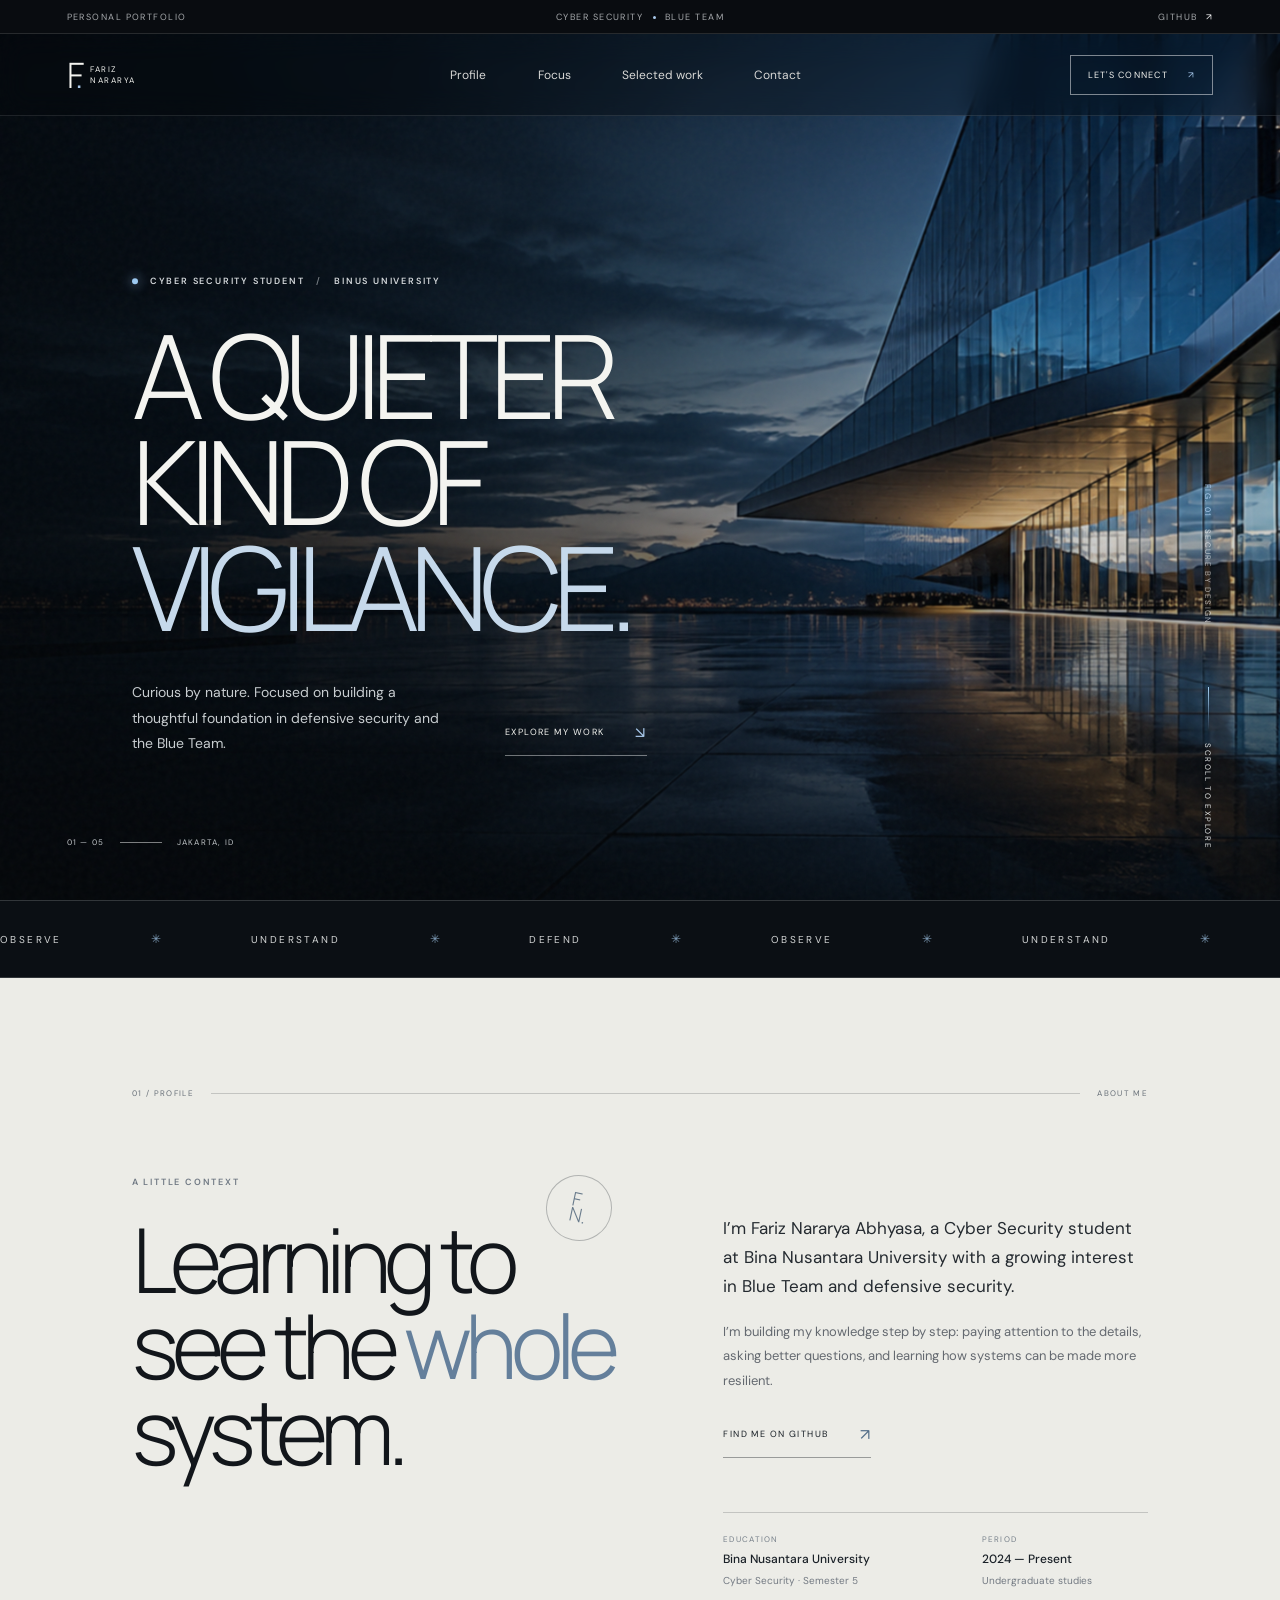
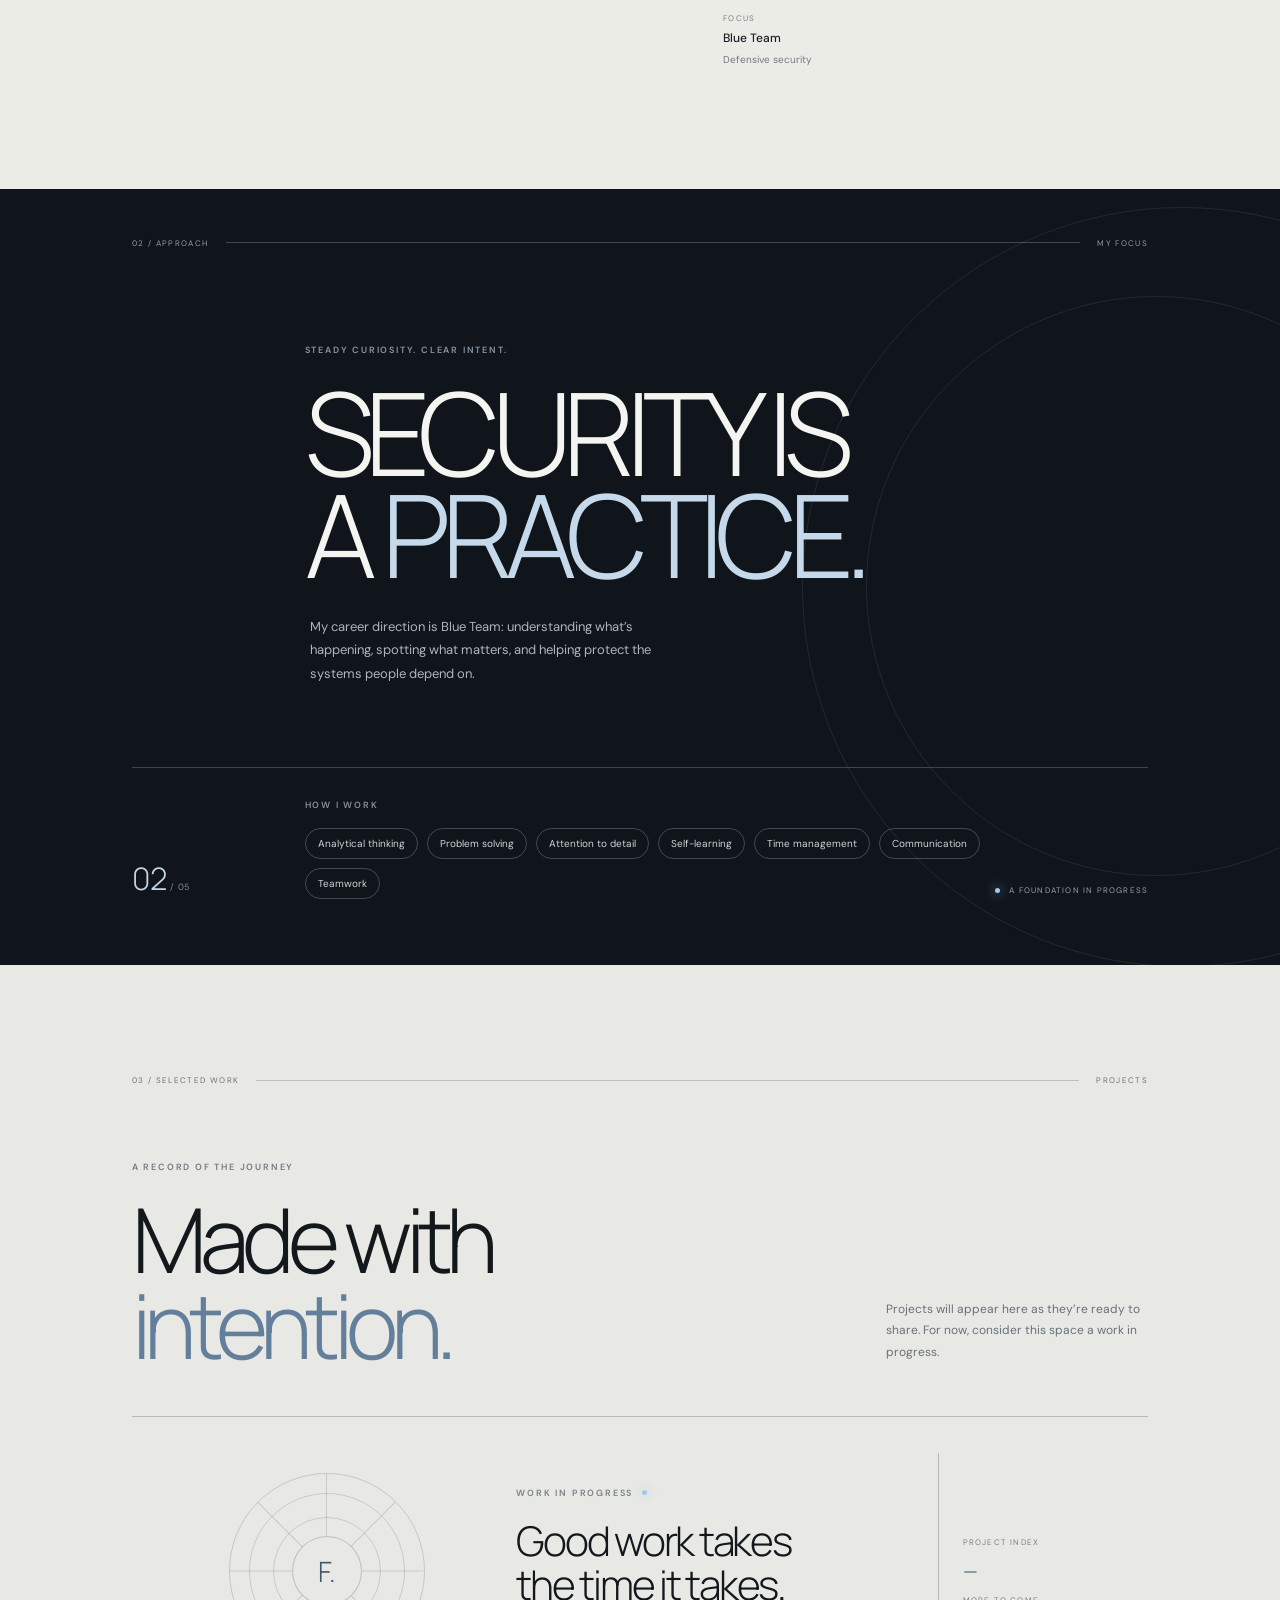
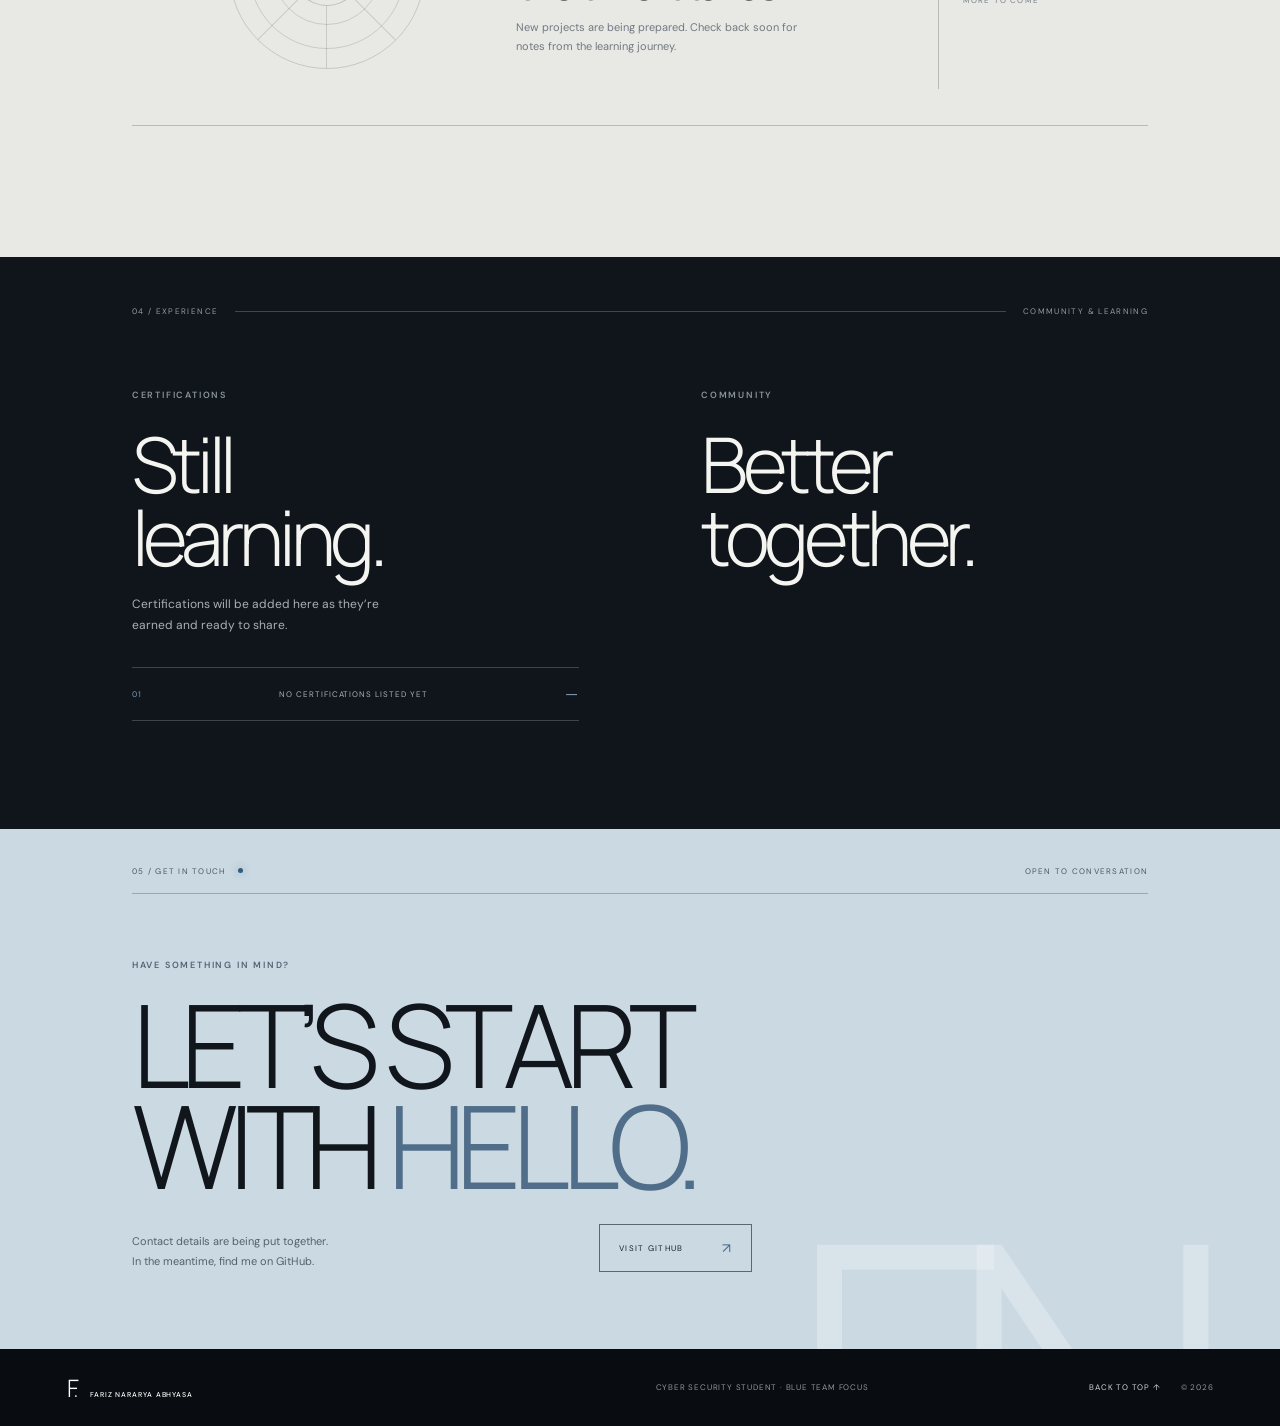
==== index.html @ 7890ede8 "Build portfolio with PostgreSQL CMS" ====
<!doctype html>
<html lang="en">
  <head>
    <meta charset="UTF-8" />
    <meta name="viewport" content="width=device-width, initial-scale=1" />
    <meta name="theme-color" content="#080b0f" />
    <meta name="description" content="Fariz Nararya Abhyasa — Cyber Security student at Bina Nusantara University, focused on Blue Team." />
    <title>Fariz Nararya Abhyasa — Cyber Security</title>
    <link rel="preconnect" href="https://fonts.googleapis.com" />
    <link rel="preconnect" href="https://fonts.gstatic.com" crossorigin />
    <link href="https://fonts.googleapis.com/css2?family=DM+Sans:wght@400;500;600;700&family=Manrope:wght@300;400;500;600;700&display=swap" rel="stylesheet" />
    <link rel="stylesheet" href="styles.css" />
    <link rel="stylesheet" href="extra.css" />
    <script src="script.js" defer></script>
  </head>
  <body>
    <div class="announcement-bar">
      <span>PERSONAL PORTFOLIO</span>
      <span class="announcement-center">CYBER SECURITY <i></i> BLUE TEAM</span>
      <a href="https://github.com/farizN0407" target="_blank" rel="noreferrer">GITHUB <span aria-hidden="true">↗</span></a>
    </div>
    <header class="site-header" id="top">
      <a class="wordmark" href="#top" aria-label="Fariz Nararya Abhyasa home"><span class="brand-mark">F<span>.</span></span><span class="brand-name">FARIZ<br />NARARYA</span></a>
      <button class="menu-toggle" type="button" aria-label="Open navigation" aria-expanded="false"><span></span><span></span></button>
      <nav class="primary-nav" aria-label="Main navigation">
        <a href="#about">Profile</a><a href="#focus">Focus</a><a href="#work">Selected work</a><a href="#contact">Contact</a>
      </nav>
      <a class="nav-cta" href="#contact">LET'S CONNECT <span aria-hidden="true">↗</span></a>
    </header>

    <main>
      <section class="hero" aria-labelledby="hero-title">
        <div class="hero-image" role="img" aria-label="Glass architecture at blue hour"></div>
        <div class="hero-grain"></div>
        <div class="hero-content">
          <p class="eyebrow hero-eyebrow"><span class="status-dot"></span> CYBER SECURITY STUDENT <span class="eyebrow-divider">/</span> BINUS UNIVERSITY</p>
          <h1 id="hero-title">A quieter<br />kind of <em>vigilance.</em></h1>
          <div class="hero-bottom">
            <p class="hero-copy">Curious by nature. Focused on building a thoughtful foundation in defensive security and the Blue Team.</p>
            <a class="text-link hero-link" href="#work">EXPLORE MY WORK <span aria-hidden="true">↘</span></a>
          </div>
        </div>
        <div class="hero-index"><span>01 — 05</span><span class="index-rule"></span><span>JAKARTA, ID</span></div>
        <a class="scroll-cue" href="#about" aria-label="Scroll to profile"><span></span>SCROLL TO EXPLORE</a>
        <div class="hero-caption"><span>FIG. 01</span> SECURE BY DESIGN</div>
      </section>

      <div class="ticker" aria-label="Area of focus"><div class="ticker-track"><span>OBSERVE</span><b>✳</b><span>UNDERSTAND</span><b>✳</b><span>DEFEND</span><b>✳</b><span>OBSERVE</span><b>✳</b><span>UNDERSTAND</span><b>✳</b><span>DEFEND</span><b>✳</b></div></div>

      <section class="section about-section" id="about">
        <div class="section-label"><span>01 / PROFILE</span><span class="label-line"></span><span>ABOUT ME</span></div>
        <div class="about-grid">
          <div class="about-title-wrap"><p class="eyebrow">A LITTLE CONTEXT</p><h2>Learning to<br />see the <em>whole</em><br />system.</h2><span class="outline-stamp">F<br />N.</span></div>
          <div class="about-copy"><p class="lead">I’m Fariz Nararya Abhyasa, a Cyber Security student at Bina Nusantara University with a growing interest in Blue Team and defensive security.</p><p>I’m building my knowledge step by step: paying attention to the details, asking better questions, and learning how systems can be made more resilient.</p><a class="text-link dark-link" href="https://github.com/farizN0407" target="_blank" rel="noreferrer">FIND ME ON GITHUB <span aria-hidden="true">↗</span></a>
            <div class="profile-facts"><div><span>EDUCATION</span><strong>Bina Nusantara University</strong><small>Cyber Security · Semester 5</small></div><div><span>PERIOD</span><strong>2024 — Present</strong><small>Undergraduate studies</small></div><div><span>FOCUS</span><strong>Blue Team</strong><small>Defensive security</small></div></div>
          </div>
        </div>
      </section>

      <section class="focus-section" id="focus">
        <div class="focus-orbit orbit-one"></div><div class="focus-orbit orbit-two"></div>
        <div class="section-label section-label-light"><span>02 / APPROACH</span><span class="label-line"></span><span>MY FOCUS</span></div>
        <div class="focus-heading"><p class="eyebrow">STEADY CURIOSITY. CLEAR INTENT.</p><h2>Security is<br />a <em>practice.</em></h2><p class="focus-intro">My career direction is Blue Team: understanding what’s happening, spotting what matters, and helping protect the systems people depend on.</p></div>
        <div class="focus-bottom"><div class="focus-number">02<span> / 05</span></div><div class="strengths"><span class="eyebrow">HOW I WORK</span><div class="strength-list"><span>Analytical thinking</span><span>Problem solving</span><span>Attention to detail</span><span>Self-learning</span><span>Time management</span><span>Communication</span><span>Teamwork</span></div></div><div class="focus-note"><span class="status-dot"></span> A FOUNDATION IN PROGRESS</div></div>
      </section>

      <section class="section work-section" id="work">
        <div class="section-label"><span>03 / SELECTED WORK</span><span class="label-line"></span><span>PROJECTS</span></div>
        <div class="work-heading"><div><p class="eyebrow">A RECORD OF THE JOURNEY</p><h2>Made with<br /><em>intention.</em></h2></div><p class="work-note">Projects will appear here as they’re ready to share. For now, consider this space a work in progress.</p></div>
        <div class="project-list" id="project-list"></div><div class="empty-work" id="project-empty"><div class="empty-symbol"><span></span><span></span><span></span><span></span><i>F.</i></div><div class="empty-message"><span class="eyebrow">WORK IN PROGRESS <span class="status-dot"></span></span><h3>Good work takes<br />the time it takes.</h3><p>New projects are being prepared. Check back soon for notes from the learning journey.</p></div><div class="empty-meta"><span>PROJECT INDEX</span><strong>—</strong><span>MORE TO COME</span></div></div>
      </section>

      <section class="credentials-section">
        <div class="section-label section-label-light"><span>04 / EXPERIENCE</span><span class="label-line"></span><span>COMMUNITY &amp; LEARNING</span></div>
        <div class="credentials-grid"><div class="credential-column"><p class="eyebrow">CERTIFICATIONS</p><h2>Still<br />learning.</h2><p class="credential-description" id="certification-empty-copy">Certifications will be added here as they’re earned and ready to share.</p><div class="credential-empty" id="certification-empty"><span>01</span><span>NO CERTIFICATIONS LISTED YET</span><span>—</span></div><div class="certification-list" id="certification-list"></div></div><div class="credential-column activity-column"><p class="eyebrow">COMMUNITY</p><h2>Better<br />together.</h2><div id="activity-list"></div></div></div>
      </section>

      <section class="contact-section" id="contact">
        <div class="contact-topline"><span>05 / GET IN TOUCH</span><span class="status-dot"></span><span>OPEN TO CONVERSATION</span></div>
        <p class="eyebrow">HAVE SOMETHING IN MIND?</p><h2>Let’s start<br />with <em>hello.</em></h2>
        <div class="contact-bottom"><p>Contact details are being put together.<br />In the meantime, find me on GitHub.</p><a class="contact-button" href="https://github.com/farizN0407" target="_blank" rel="noreferrer">VISIT GITHUB <span aria-hidden="true">↗</span></a></div>
        <div class="contact-watermark">FN.</div>
      </section>
    </main>

    <footer class="site-footer"><a class="footer-brand" href="#top">F<span>.</span> <small>FARIZ NARARYA ABHYASA</small></a><span>CYBER SECURITY STUDENT · BLUE TEAM FOCUS</span><a href="#top">BACK TO TOP ↑</a><span>© 2026</span></footer>
  </body>
</html>
---- styles.css ----
:root{color-scheme:dark;--ink:#090c10;--ink-soft:#10151b;--paper:#ecece7;--paper-muted:#a3a7a9;--line:rgba(242,244,245,.2);--blue:#a9c9ec;--blue-soft:#c6d9eb;--sans:"DM Sans",Arial,sans-serif;--display:"Manrope","DM Sans",Arial,sans-serif}*{box-sizing:border-box}html{scroll-behavior:smooth;scroll-padding-top:88px}body{margin:0;background:var(--ink);color:#f4f4f0;font-family:var(--sans);font-size:15px;font-weight:400;-webkit-font-smoothing:antialiased}a{color:inherit;text-decoration:none}button{font:inherit}.announcement-bar{height:34px;display:grid;grid-template-columns:1fr 1fr 1fr;align-items:center;padding:0 5.2%;border-bottom:1px solid rgba(255,255,255,.12);color:#a6a9ac;font-size:9px;letter-spacing:.16em}.announcement-center{text-align:center}.announcement-bar>a{text-align:right}.announcement-bar>a span{color:#fff;margin-left:5px}.announcement-center i{display:inline-block;width:3px;height:3px;border-radius:50%;background:var(--blue);vertical-align:middle;margin:0 6px}.site-header{height:82px;padding:0 5.2%;display:flex;align-items:center;justify-content:space-between;border-bottom:1px solid rgba(255,255,255,.1);position:absolute;z-index:5;left:0;right:0;top:34px;background:rgba(5,8,11,.3);backdrop-filter:blur(14px)}.wordmark{display:flex;align-items:center;gap:11px}.brand-mark{font-family:var(--display);font-size:35px;letter-spacing:-.12em;font-weight:300}.brand-mark span,.footer-brand>span{color:var(--blue)}.brand-name{font-size:8px;line-height:1.35;letter-spacing:.19em}.primary-nav{display:flex;gap:clamp(24px,4vw,64px);padding-left:4%;font-size:12px;color:#d8d8d6}.primary-nav a,.site-header a{transition:color .2s}.primary-nav a:hover,.site-header a:hover{color:var(--blue)}.nav-cta{border:1px solid rgba(255,255,255,.48);padding:13px 17px;font-size:9px;letter-spacing:.14em}.nav-cta span{margin-left:17px;color:var(--blue)}.menu-toggle{display:none}.hero{min-height:min(795px,calc(100svh - 34px));height:calc(100svh - 34px);position:relative;overflow:hidden;isolation:isolate}.hero-image,.hero-grain{position:absolute;inset:0;z-index:-1}.hero-image{background-image:linear-gradient(90deg,rgba(4,7,10,.88) 0%,rgba(4,7,10,.72) 35%,rgba(4,7,10,.19) 78%,rgba(4,7,10,.17) 100%),linear-gradient(0deg,rgba(5,8,11,.83),transparent 42%),url("assets/portfolio-hero.png");background-size:cover;background-position:center 54%;transform:scale(1.015);animation:hero-in 1.3s ease-out both}.hero-grain{opacity:.08;pointer-events:none;background-image:url("data:image/svg+xml,%3Csvg viewBox='0 0 180 180' xmlns='http://www.w3.org/2000/svg'%3E%3Cfilter id='n'%3E%3CfeTurbulence type='fractalNoise' baseFrequency='.8' numOctaves='4' stitchTiles='stitch'/%3E%3C/filter%3E%3Crect width='100%25' height='100%25' filter='url(%23n)' opacity='.4'/%3E%3C/svg%3E")}.hero-content{position:absolute;left:10.3%;top:50%;transform:translateY(-40%);width:min(760px,75%);animation:copy-in .8s .1s ease both}.eyebrow{margin:0;color:#818a93;font-size:9px;line-height:1.6;letter-spacing:.2em;font-weight:600}.hero-eyebrow{color:#d3d7da;display:flex;align-items:center;gap:12px;margin-bottom:34px}.status-dot{display:inline-block;width:6px;height:6px;background:#9dc9f0;border-radius:50%;box-shadow:0 0 12px #92bde7;flex:0 0 auto}.eyebrow-divider{opacity:.55}.hero h1,.about-title-wrap h2,.focus-heading h2,.work-heading h2,.contact-section h2{font-family:var(--display);font-weight:300;letter-spacing:-.075em}.hero h1{font-size:clamp(68px,9.1vw,142px);line-height:.91;margin:0;text-transform:uppercase}.hero h1 em,.about-title-wrap h2 em,.focus-heading h2 em,.work-heading h2 em,.contact-section h2 em{font-weight:300;color:var(--blue-soft);font-style:normal}.hero-bottom{margin-top:40px;display:flex;align-items:flex-end;gap:53px}.hero-copy{font-size:14px;line-height:1.8;color:#c8cdd0;max-width:320px;margin:0}.text-link{display:inline-flex;align-items:center;gap:31px;font-size:9px;letter-spacing:.16em;border-bottom:1px solid rgba(255,255,255,.57);padding:0 0 12px;white-space:nowrap}.text-link span{font-size:16px;color:var(--blue)}.hero-index{position:absolute;left:5.2%;bottom:53px;display:flex;align-items:center;gap:15px;color:#c0c5c8;font-size:8px;letter-spacing:.16em}.index-rule{display:inline-block;width:42px;height:1px;background:rgba(255,255,255,.48)}.scroll-cue{position:absolute;right:5.2%;bottom:51px;display:flex;align-items:center;gap:13px;writing-mode:vertical-rl;color:#e2e5e5;font-size:8px;letter-spacing:.2em}.scroll-cue span{height:43px;width:1px;background:linear-gradient(#a6d1f5,transparent)}.hero-caption{position:absolute;right:5.2%;top:52%;writing-mode:vertical-rl;color:rgba(255,255,255,.6);font-size:8px;letter-spacing:.17em}.hero-caption span{color:var(--blue);margin-bottom:8px}.ticker{overflow:hidden;height:78px;display:flex;align-items:center;border-top:1px solid rgba(255,255,255,.16);border-bottom:1px solid rgba(255,255,255,.16);background:#0b0f14}.ticker-track{min-width:max-content;display:flex;align-items:center;justify-content:space-around;width:100%;gap:clamp(36px,7vw,104px);animation:ticker 36s linear infinite}.ticker-track span{font-size:10px;letter-spacing:.24em;color:#d4d6d6}.ticker-track b{font-size:12px;font-weight:400;color:#7f9db9}.section{padding:110px 10.3% 123px}.about-section{background:var(--paper);color:#12161b}.section-label{display:grid;grid-template-columns:auto 1fr auto;align-items:center;gap:17px;color:#687079;font-size:8px;letter-spacing:.17em}.label-line{height:1px;background:rgba(16,22,29,.19)}.about-grid{display:grid;grid-template-columns:1fr .85fr;gap:9%;padding-top:77px}.about-title-wrap{position:relative}.about-title-wrap .eyebrow{color:#707984;margin-bottom:27px}.about-title-wrap h2,.work-heading h2{font-size:clamp(55px,7vw,96px);line-height:.96;margin:0}.about-title-wrap h2 em,.work-heading h2 em{color:#647f9b}.outline-stamp{position:absolute;right:4%;top:0;border:1px solid rgba(20,27,34,.27);width:66px;height:66px;border-radius:50%;display:flex;justify-content:center;align-items:center;flex-direction:column;font:300 19px/.78 var(--display);color:#687a8b;letter-spacing:-.05em;transform:rotate(12deg)}.about-copy{padding-top:39px}.about-copy>p{color:#646970;font-size:13px;line-height:1.9;max-width:475px;margin:0 0 18px}.about-copy>p.lead{font-size:17px;line-height:1.7;color:#242a30;margin-bottom:19px}.dark-link{color:#171e25;border-color:rgba(16,22,29,.38);margin-top:12px}.dark-link span{color:#526d88}.profile-facts{margin-top:54px;border-top:1px solid rgba(16,22,29,.19);display:grid;grid-template-columns:1.4fr 1fr;gap:26px 25px;padding-top:21px}.profile-facts div{display:flex;flex-direction:column;gap:7px}.profile-facts span{font-size:8px;color:#77808a;letter-spacing:.16em}.profile-facts strong{font-size:12px;font-weight:500;color:#192027}.profile-facts small{font-size:10px;color:#727982}.focus-section{position:relative;overflow:hidden;padding:49px 10.3% 66px;min-height:680px;background:#10151b;isolation:isolate}.section-label-light{color:#949ba1;position:relative;z-index:1}.section-label-light .label-line{background:rgba(255,255,255,.21)}.focus-orbit{position:absolute;z-index:-1;border:1px solid rgba(151,184,214,.12);border-radius:50%;pointer-events:none}.orbit-one{width:760px;height:760px;right:-22%;top:18px}.orbit-two{width:580px;height:580px;right:-13%;top:107px}.focus-heading{margin:95px 0 82px 17%;max-width:630px;position:relative}.focus-heading .eyebrow{color:#8897a5;margin-bottom:25px}.focus-heading h2{font-size:clamp(75px,9vw,124px);line-height:.88;text-transform:uppercase;margin:0 0 30px}.focus-intro{max-width:360px;color:#adb5bc;font-size:13px;line-height:1.8;margin:0 0 0 5px}.focus-bottom{display:grid;grid-template-columns:17% 1fr auto;align-items:end;border-top:1px solid rgba(255,255,255,.2);padding-top:25px;position:relative}.focus-number{font:300 31px var(--display);color:#c4d5e5}.focus-number span{font:400 9px var(--sans);color:#808991;letter-spacing:.1em}.strengths>.eyebrow{color:#858f98}.strength-list{display:flex;gap:9px;flex-wrap:wrap;margin-top:15px}.strength-list span{font-size:10px;border:1px solid rgba(255,255,255,.22);border-radius:50px;padding:8px 12px;color:#d0d4d7}.focus-note{font-size:8px;color:#97a0a7;letter-spacing:.15em;display:flex;align-items:center;gap:9px;padding-bottom:4px}.focus-note .status-dot{width:5px;height:5px}.work-section{background:#e8e9e5;color:#13181d;padding-bottom:131px}.work-section .section-label{color:#69727b}.work-heading{display:flex;justify-content:space-between;align-items:flex-end;margin:75px 0 48px}.work-heading .eyebrow{color:#717a83;margin-bottom:22px}.work-heading h2{font-size:clamp(62px,7vw,96px)}.work-note{max-width:262px;font-size:12px;line-height:1.8;color:#687079;margin:0 0 5px}.empty-work{display:grid;grid-template-columns:1fr 1.25fr .55fr;align-items:center;min-height:310px;padding:36px 4%;border-top:1px solid rgba(15,22,28,.22);border-bottom:1px solid rgba(15,22,28,.22);gap:35px}.empty-symbol{position:relative;width:196px;height:196px;border-radius:50%;border:1px solid rgba(17,27,37,.16);display:grid;place-items:center;margin:auto}.empty-symbol:before,.empty-symbol:after{content:"";position:absolute;border:1px solid rgba(17,27,37,.15);border-radius:50%;inset:19px}.empty-symbol:after{inset:43px}.empty-symbol span{position:absolute;width:1px;height:100%;background:rgba(17,27,37,.15)}.empty-symbol span:nth-child(2){transform:rotate(45deg)}.empty-symbol span:nth-child(3){transform:rotate(90deg)}.empty-symbol span:nth-child(4){transform:rotate(135deg)}.empty-symbol i{position:relative;width:70px;height:70px;border-radius:50%;background:#e8e9e5;border:1px solid rgba(17,27,37,.2);display:grid;place-items:center;font:300 28px var(--display);font-style:normal;color:#42566b}.empty-message>.eyebrow{color:#77818a;display:flex;align-items:center;gap:9px}.empty-message .status-dot{width:5px;height:5px}.empty-message h3{font:300 clamp(30px,3.2vw,44px)/1.08 var(--display);letter-spacing:-.055em;margin:18px 0 11px}.empty-message p{font-size:11px;line-height:1.8;color:#717880;max-width:300px;margin:0}.empty-meta{border-left:1px solid rgba(15,22,28,.22);padding:10px 0 10px 24px;display:flex;flex-direction:column;gap:13px;align-self:stretch;justify-content:center}.empty-meta span{color:#777f87;font-size:8px;letter-spacing:.15em}.empty-meta strong{font-size:17px;font-weight:400;color:#536b82}.credentials-section{padding:49px 10.3% 108px;background:#10151b}.credentials-grid{display:grid;grid-template-columns:1fr 1fr;gap:12%;padding-top:72px}.credential-column>.eyebrow{color:#88939c}.credential-column h2{font:300 clamp(54px,6vw,80px)/.95 var(--display);letter-spacing:-.07em;margin:25px 0 20px}.credential-description{color:#a8b0b6;font-size:12px;line-height:1.8;max-width:255px}.credential-empty{height:54px;border-top:1px solid rgba(255,255,255,.2);border-bottom:1px solid rgba(255,255,255,.2);margin-top:30px;display:flex;align-items:center;justify-content:space-between;color:#aab1b5;font-size:8px;letter-spacing:.12em}.credential-empty span:first-child{color:#7e9ab4}.credential-empty span:last-child{font-size:15px;color:#7e9ab4}.activity-card{margin-top:36px;border-top:1px solid rgba(255,255,255,.2);padding:25px 0;display:flex;align-items:center;gap:19px;position:relative}.activity-mark{width:53px;height:53px;border:1px solid rgba(255,255,255,.3);display:grid;place-content:center;text-align:center;font-size:7px;letter-spacing:.1em;line-height:1.4;color:#8faecb}.activity-mark b{font-size:14px;font-weight:500}.activity-card .eyebrow{font-size:7px;color:#88939c}.activity-card h3{font:400 14px var(--display);margin:6px 25px 5px 0}.activity-card p{font-size:10px;color:#9ba2a8;margin:0}.activity-arrow{position:absolute;right:0;top:28px;color:#a8c6e3;font-size:16px}.contact-section{position:relative;overflow:hidden;padding:37px 10.3% 76px;min-height:520px;background:#cbd9e2;color:#10161c}.contact-topline{display:flex;align-items:center;gap:12px;border-bottom:1px solid rgba(15,23,32,.26);padding-bottom:17px;color:#4b5864;font-size:8px;letter-spacing:.16em}.contact-topline .status-dot{width:5px;height:5px;background:#335b7c;box-shadow:0 0 9px #779cba}.contact-topline span:last-child{margin-left:auto}.contact-section>.eyebrow{color:#526475;margin-top:64px}.contact-section h2{font-size:clamp(73px,9vw,120px);line-height:.87;text-transform:uppercase;margin:22px 0 29px;position:relative;z-index:1}.contact-section h2 em{color:#506d89}.contact-bottom{display:flex;justify-content:space-between;align-items:flex-end;max-width:620px}.contact-bottom p{margin:0;color:#53616c;font-size:11px;line-height:1.8}.contact-button{display:inline-flex;align-items:center;gap:38px;border:1px solid rgba(13,23,32,.58);padding:14px 19px;color:#16212b;font-size:8px;letter-spacing:.16em;transition:background .2s,color .2s}.contact-button:hover{background:#111a22;color:white}.contact-button span{font-size:14px;color:#4b6d8d}.contact-watermark{position:absolute;right:4%;bottom:-.5em;color:rgba(255,255,255,.25);font:300 clamp(190px,34vw,440px)/.8 var(--display);letter-spacing:-.13em;pointer-events:none}.site-footer{display:grid;grid-template-columns:1.2fr 2fr auto auto;gap:20px;padding:22px 5.2%;align-items:center;background:#090c10;color:#91979c;font-size:8px;letter-spacing:.1em}.footer-brand{font:300 24px var(--display);letter-spacing:-.12em;color:white}.footer-brand small{font:500 7px var(--sans);letter-spacing:.13em;margin-left:12px}.site-footer>span:nth-child(2){text-align:center}.site-footer>a:nth-child(3){color:#d2d5d6}.reveal{opacity:0;transform:translateY(18px);transition:opacity .8s ease,transform .8s ease}.reveal.is-visible{opacity:1;transform:translateY(0)}@keyframes hero-in{from{transform:scale(1.07);filter:brightness(.7)}to{transform:scale(1.015);filter:brightness(1)}}@keyframes copy-in{from{opacity:0;translate:0 15px}to{opacity:1;translate:0 0}}@keyframes ticker{to{transform:translateX(-17%)}}@media(min-width:1500px){.hero-content{left:12%}.section,.focus-section,.credentials-section,.contact-section{padding-left:max(10.3%,calc((100vw - 1180px)/2));padding-right:max(10.3%,calc((100vw - 1180px)/2))}}@media(max-width:900px){.site-header{height:74px}.primary-nav{gap:23px;font-size:11px}.nav-cta{padding:12px;font-size:8px}.hero-content{left:8%;width:80%}.hero h1{font-size:clamp(68px,11vw,106px)}.section,.focus-section,.credentials-section,.contact-section{padding-left:8%;padding-right:8%}.about-grid{gap:5%}.outline-stamp{position:static;margin-top:40px}.focus-heading{margin-left:10%}.empty-work{grid-template-columns:.8fr 1.3fr .5fr;gap:25px}.empty-symbol{width:155px;height:155px}.site-footer{grid-template-columns:1fr 1.4fr auto}.site-footer>span:last-child{display:none}}@media(max-width:650px){html{scroll-padding-top:68px}.announcement-bar{height:29px;padding:0 5%;grid-template-columns:1fr auto;font-size:8px}.announcement-center{display:none}.site-header{top:29px;height:68px;padding:0 5%;background:rgba(5,8,11,.55)}.brand-mark{font-size:30px}.primary-nav{display:none;position:absolute;top:68px;left:0;right:0;padding:18px 6% 25px;background:rgba(5,8,11,.96);flex-direction:column;gap:0}.primary-nav.is-open{display:flex}.primary-nav a{padding:15px 0;border-bottom:1px solid rgba(255,255,255,.12)}.nav-cta{margin-left:auto;margin-right:19px;border:0;padding:10px 3px}.nav-cta span{margin-left:5px}.menu-toggle{display:flex;width:34px;height:34px;border:1px solid rgba(255,255,255,.45);background:transparent;flex-direction:column;justify-content:center;align-items:center;gap:5px}.menu-toggle span{width:13px;height:1px;background:#fff}.hero{height:calc(93svh - 29px);min-height:620px}.hero-image{background-position:55% center;background-image:linear-gradient(90deg,rgba(4,7,10,.78),rgba(4,7,10,.28)),linear-gradient(0deg,rgba(5,8,11,.84),transparent 70%),url("assets/portfolio-hero.png")}.hero-content{top:48%;left:7%;width:86%;transform:translateY(-38%)}.hero-eyebrow{font-size:7px;gap:7px;margin-bottom:26px}.hero h1{font-size:clamp(58px,14vw,88px)}.hero-bottom{display:block;margin-top:28px}.hero-copy{font-size:12px;max-width:290px}.hero-link{margin-top:24px}.hero-caption{display:none}.hero-index{bottom:28px;left:7%;font-size:7px}.scroll-cue{bottom:26px;right:7%;font-size:7px}.ticker{height:61px}.ticker-track{gap:32px}.ticker-track span{font-size:8px}.section{padding:77px 7% 85px}.section-label{font-size:7px;gap:10px}.about-grid{grid-template-columns:1fr;padding-top:55px;gap:25px}.about-title-wrap h2{font-size:clamp(62px,15vw,86px)}.outline-stamp{position:absolute;width:52px;height:52px;right:0;top:5px;margin:0;font-size:15px}.about-copy{padding-top:5px}.about-copy>p.lead{font-size:15px}.about-copy>p{font-size:12px}.profile-facts{margin-top:37px;grid-template-columns:1fr 1fr;gap:23px 14px}.profile-facts strong{font-size:11px}.focus-section{padding:36px 7% 52px;min-height:790px}.focus-heading{margin:87px 0 74px 3%}.focus-heading h2{font-size:clamp(76px,19vw,108px)}.focus-intro{font-size:12px;max-width:300px}.focus-bottom{grid-template-columns:1fr;gap:23px;align-items:start}.focus-number{font-size:26px}.focus-note{position:absolute;right:0;top:35px;font-size:7px}.strength-list{gap:7px}.strength-list span{font-size:9px;padding:7px 10px}.orbit-one{width:510px;height:510px;right:-75%;top:130px}.orbit-two{width:390px;height:390px;right:-55%;top:190px}.work-section{padding-bottom:88px}.work-heading{display:block;margin:56px 0 32px}.work-heading h2{font-size:clamp(64px,15vw,86px)}.work-note{margin-top:20px;max-width:305px;font-size:11px}.empty-work{grid-template-columns:1fr;gap:26px;padding:30px 1%;text-align:left}.empty-symbol{width:128px;height:128px;margin:0 auto}.empty-symbol:before{inset:12px}.empty-symbol:after{inset:29px}.empty-symbol i{width:50px;height:50px;font-size:22px}.empty-message h3{font-size:34px}.empty-meta{border-left:0;border-top:1px solid rgba(15,22,28,.22);padding:15px 0 0;display:grid;grid-template-columns:1fr auto;gap:8px}.empty-meta strong{grid-column:2;grid-row:1/3}.credentials-section{padding:37px 7% 80px}.credentials-grid{grid-template-columns:1fr;gap:53px;padding-top:54px}.credential-column h2{font-size:66px;margin:18px 0 13px}.credential-description{font-size:11px}.activity-card h3{font-size:13px}.contact-section{padding:27px 7% 62px;min-height:475px}.contact-topline{font-size:7px;gap:8px}.contact-section>.eyebrow{margin-top:62px}.contact-section h2{font-size:clamp(66px,16vw,100px)}.contact-bottom{align-items:flex-start;gap:23px;flex-direction:column}.contact-bottom p{font-size:10px}.contact-watermark{font-size:56vw;right:-2%;bottom:-.02em}.site-footer{grid-template-columns:1fr auto;padding:18px 7%;row-gap:10px}.site-footer>span:nth-child(2){grid-column:1;grid-row:2;text-align:left;font-size:7px}.site-footer>a:nth-child(3){grid-column:2;grid-row:1}.site-footer>span:last-child{display:block;grid-column:2;grid-row:2;text-align:right;font-size:7px}.footer-brand{font-size:22px}.footer-brand small{font-size:6px}}@media(prefers-reduced-motion:reduce){*,*::before,*::after{scroll-behavior:auto!important;animation-duration:.01ms!important;animation-iteration-count:1!important;transition-duration:.01ms!important}}
---- extra.css ----
.hidden{display:none!important}.project-list{display:grid;grid-template-columns:repeat(2,minmax(0,1fr));gap:17px}.project-card{background:#f2f3ef;border:1px solid rgba(15,22,28,.18);padding:27px;min-height:235px;display:flex;flex-direction:column}.project-card-top{display:flex;justify-content:space-between;color:#73808a;font-size:8px;letter-spacing:.15em}.project-card-top span:first-child{color:#526d88}.project-card h3,.certification-card h3{font:400 22px var(--display);letter-spacing:-.045em;margin:30px 0 9px}.project-card>p{font-size:11px;line-height:1.8;color:#687079;margin:0;max-width:450px}.project-card .project-tools{margin-top:auto;padding-top:21px;color:#526d88;font-size:9px}.project-links{display:flex;gap:22px;margin-top:15px}.project-links .text-link{font-size:8px;padding-bottom:8px}.certification-list{display:flex;flex-direction:column}.certification-card{display:flex;align-items:center;justify-content:space-between;gap:15px;border-top:1px solid rgba(255,255,255,.18);padding:16px 0}.certification-card h3{font-size:15px;margin:0 0 6px}.certification-card p{font-size:9px;color:#9ca7af;margin:0}.certification-card .text-link{font-size:7px;padding-bottom:8px}.activity-card h3{max-width:260px}.contact-section>.hidden{display:none!important}@media(max-width:650px){.project-list{grid-template-columns:1fr}.project-card{min-height:210px;padding:21px}.certification-card{align-items:flex-start;flex-direction:column;gap:11px}.certification-card h3{font-size:14px}}
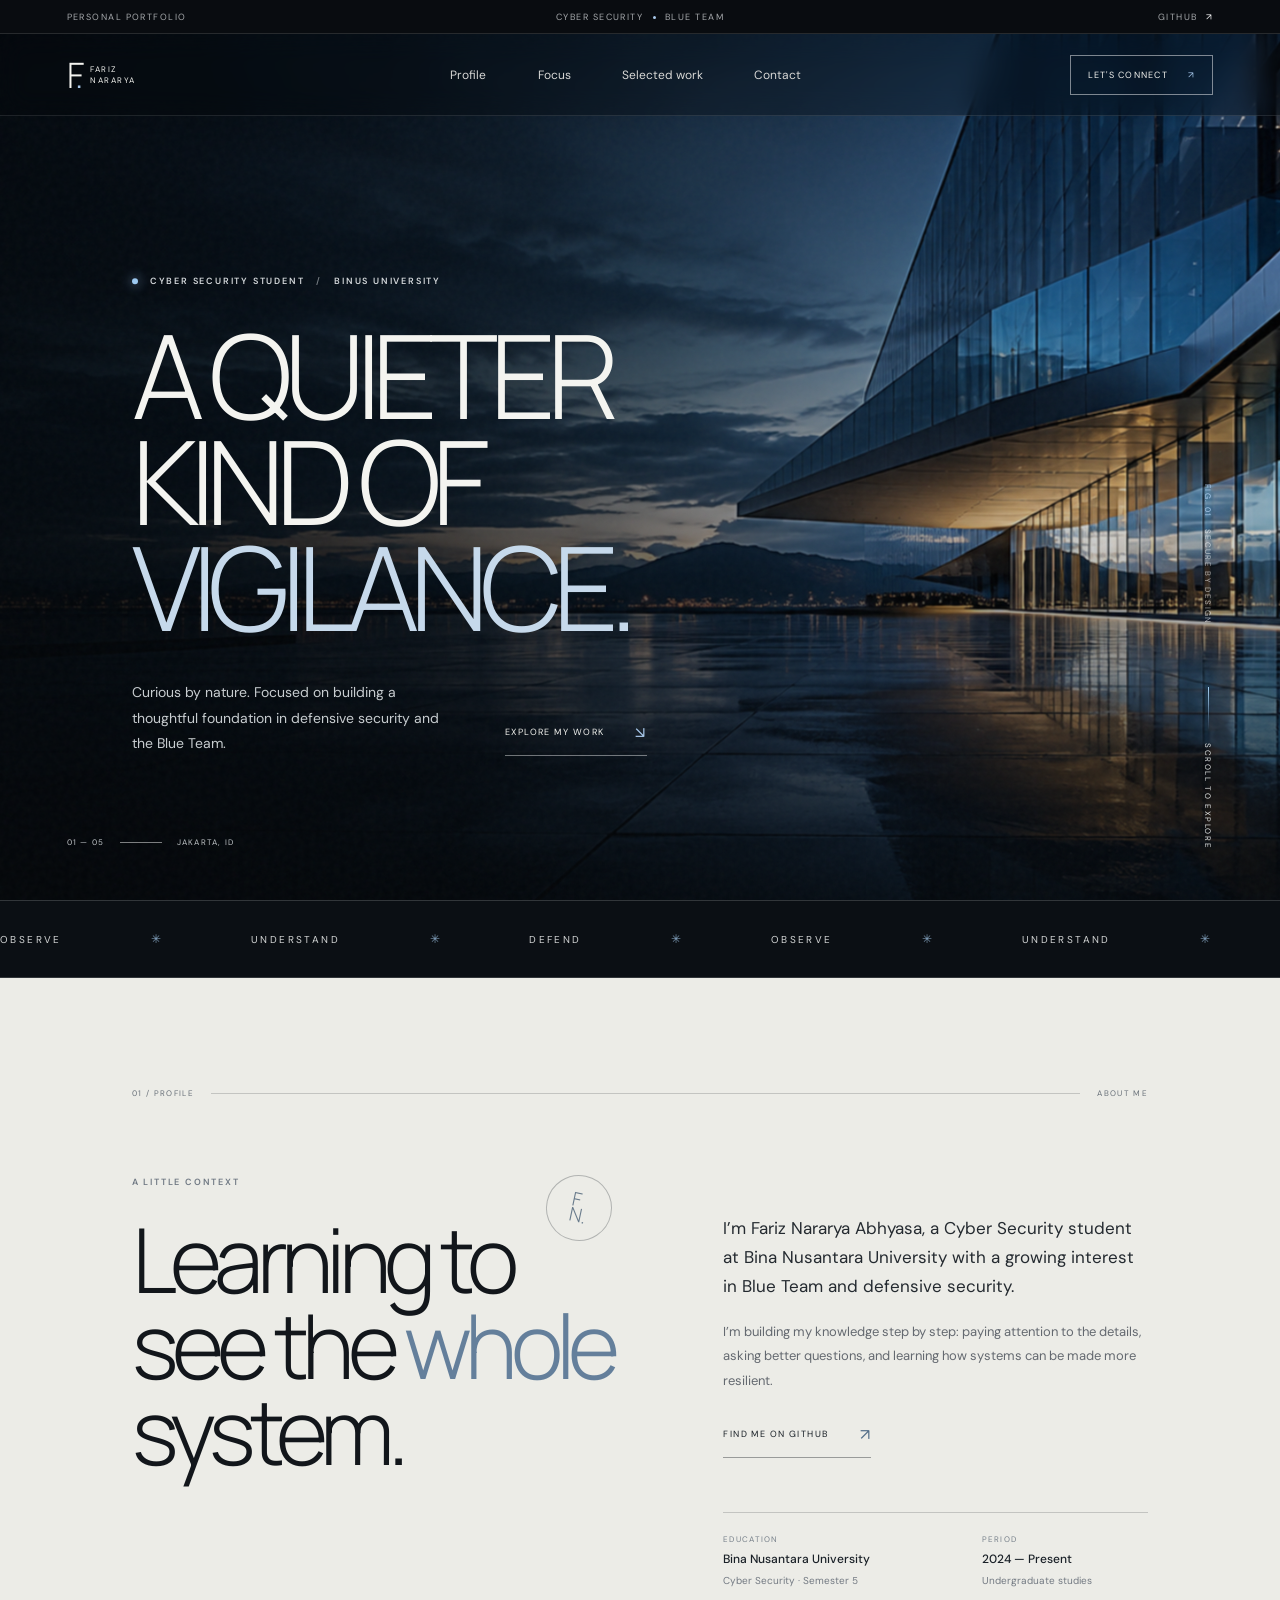
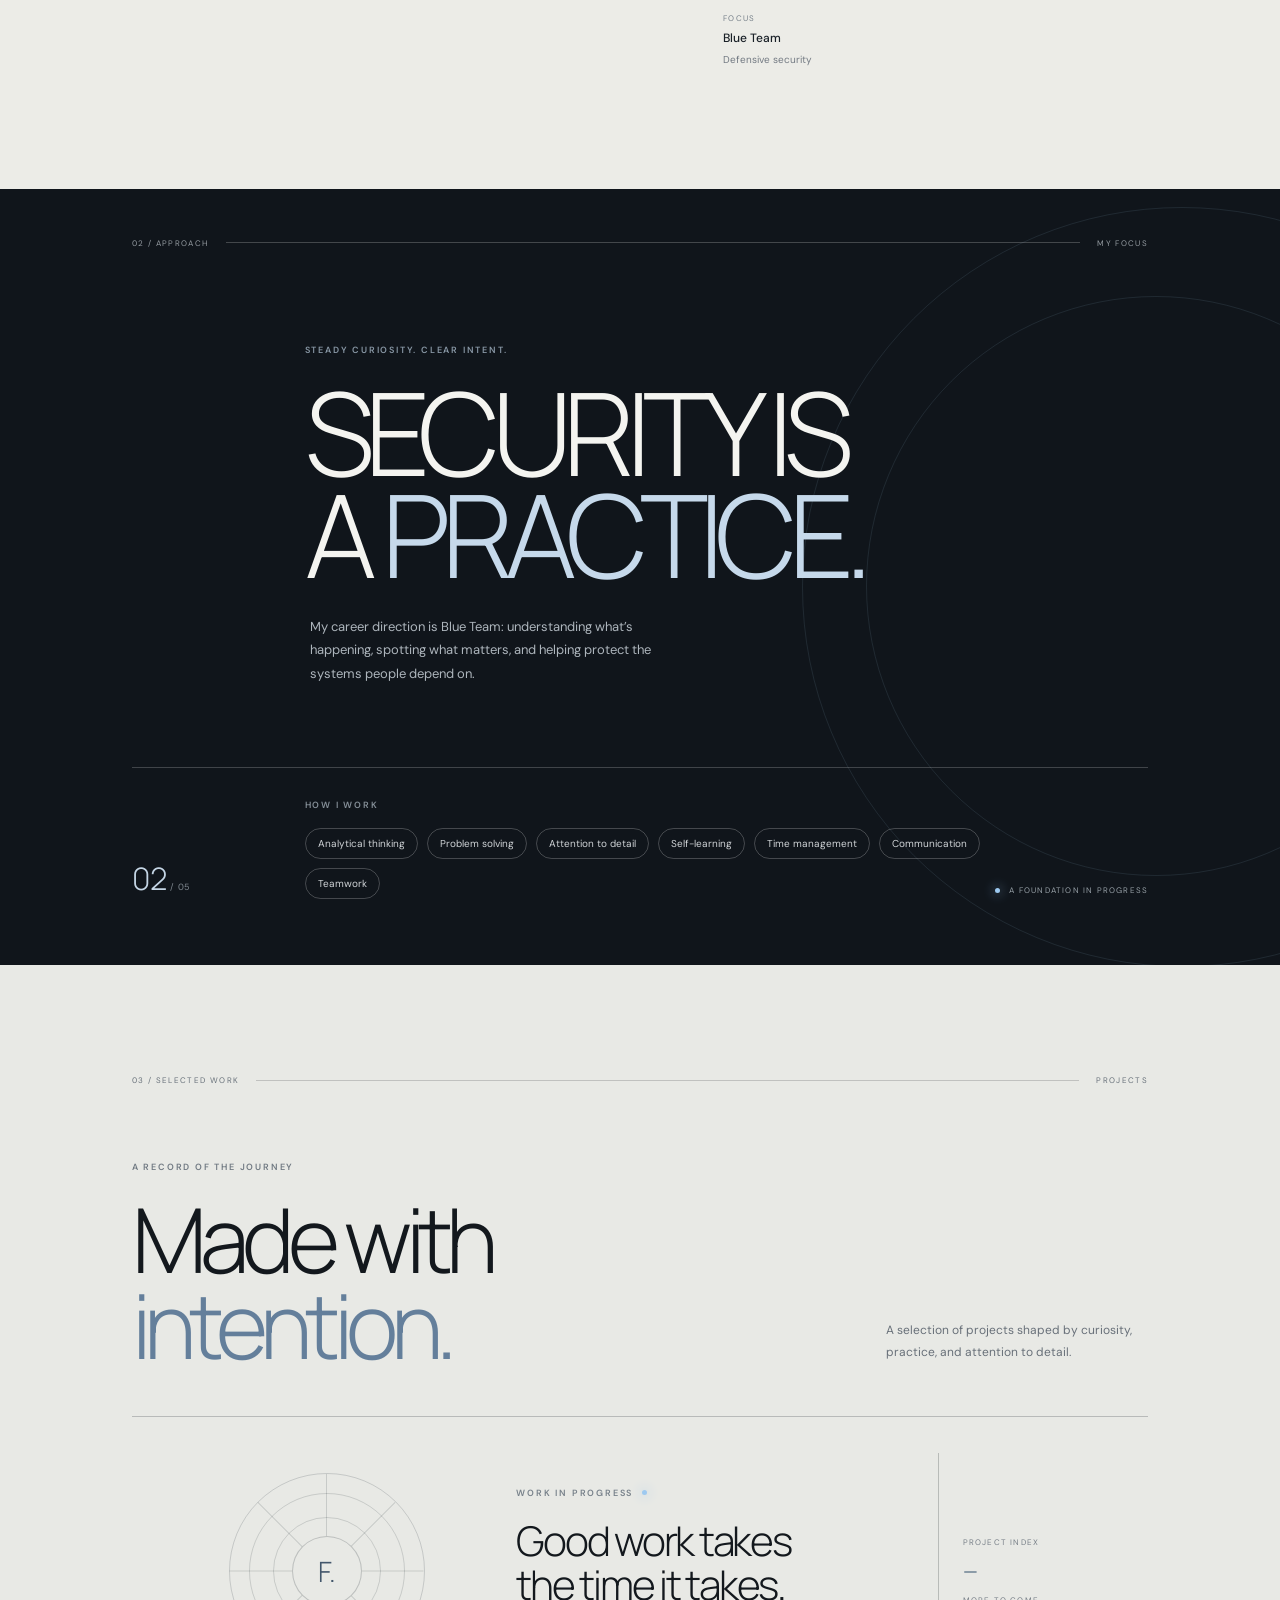
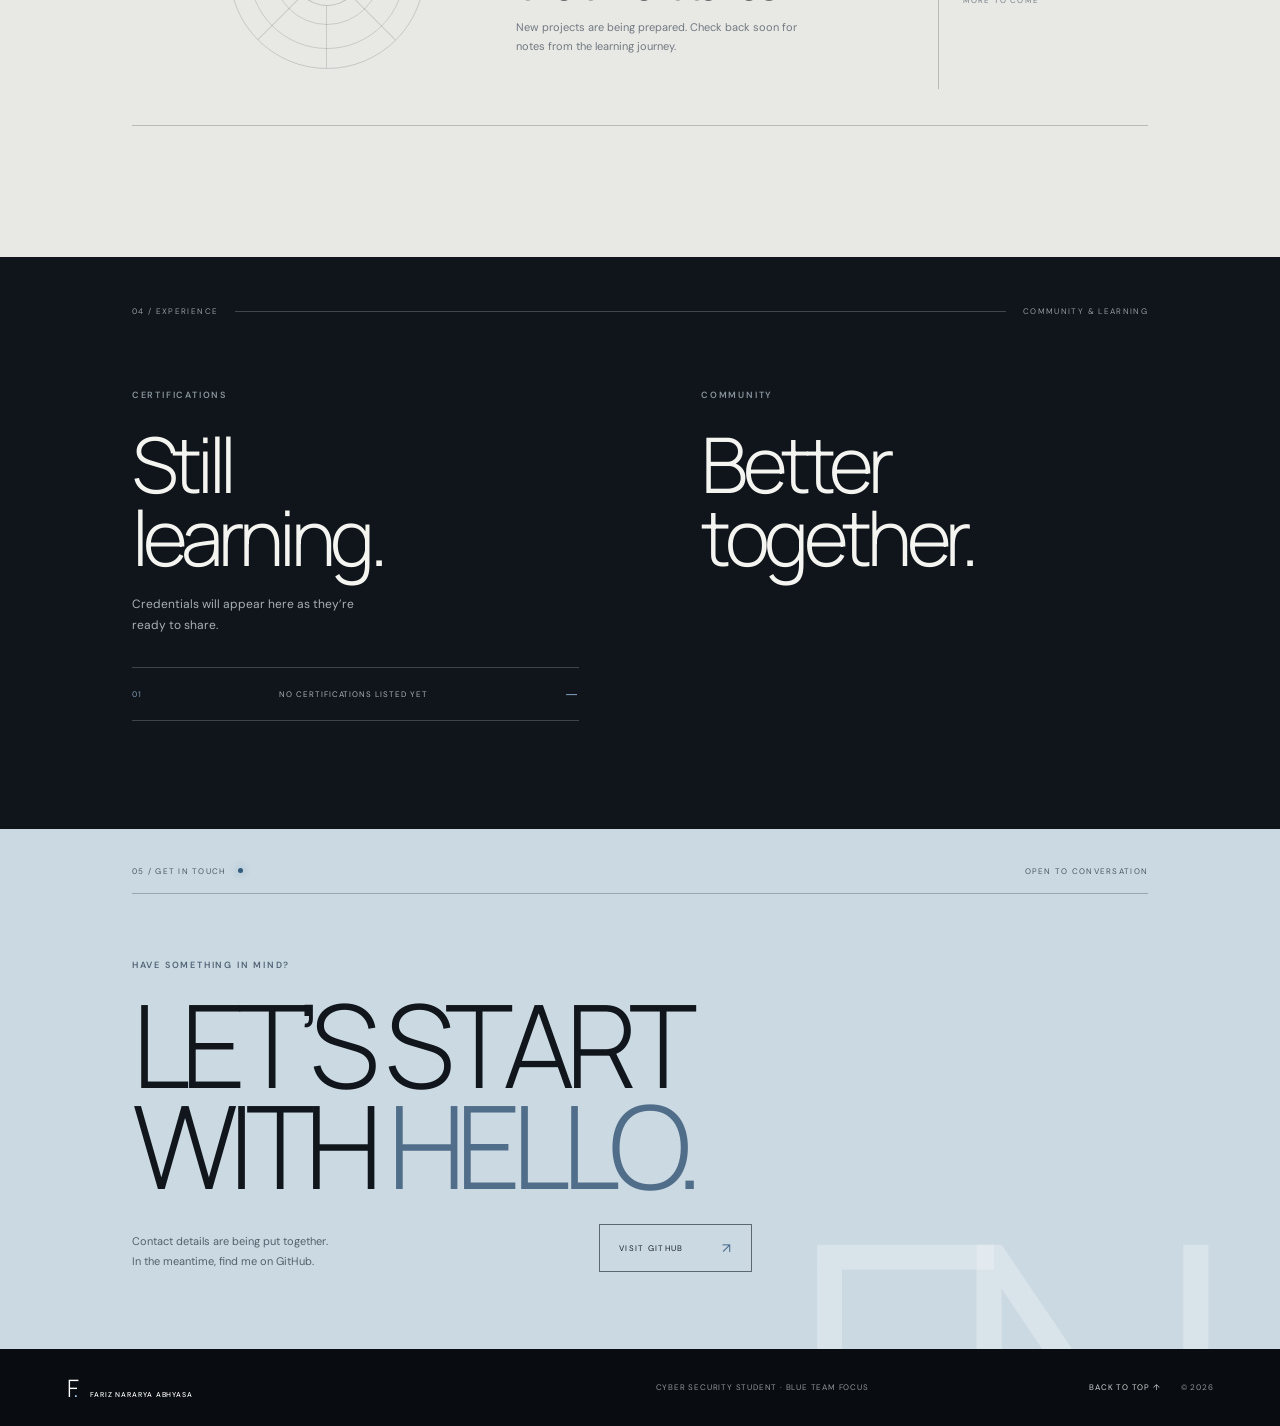
==== commit 4eda63a3: "Render published CMS content on portfolio" ====
--- a/index.html
+++ b/index.html
@@ -66,13 +66,14 @@
 
       <section class="section work-section" id="work">
         <div class="section-label"><span>03 / SELECTED WORK</span><span class="label-line"></span><span>PROJECTS</span></div>
-        <div class="work-heading"><div><p class="eyebrow">A RECORD OF THE JOURNEY</p><h2>Made with<br /><em>intention.</em></h2></div><p class="work-note">Projects will appear here as they’re ready to share. For now, consider this space a work in progress.</p></div>
-        <div class="project-list" id="project-list"></div><div class="empty-work" id="project-empty"><div class="empty-symbol"><span></span><span></span><span></span><span></span><i>F.</i></div><div class="empty-message"><span class="eyebrow">WORK IN PROGRESS <span class="status-dot"></span></span><h3>Good work takes<br />the time it takes.</h3><p>New projects are being prepared. Check back soon for notes from the learning journey.</p></div><div class="empty-meta"><span>PROJECT INDEX</span><strong>—</strong><span>MORE TO COME</span></div></div>
+        <div class="work-heading"><div><p class="eyebrow">A RECORD OF THE JOURNEY</p><h2>Made with<br /><em>intention.</em></h2></div><p class="work-note">A selection of projects shaped by curiosity, practice, and attention to detail.</p></div>
+        <div class="empty-work" id="project-empty"><div class="empty-symbol"><span></span><span></span><span></span><span></span><i>F.</i></div><div class="empty-message"><span class="eyebrow">WORK IN PROGRESS <span class="status-dot"></span></span><h3>Good work takes<br />the time it takes.</h3><p>New projects are being prepared. Check back soon for notes from the learning journey.</p></div><div class="empty-meta"><span>PROJECT INDEX</span><strong>—</strong><span>MORE TO COME</span></div></div>
+        <div class="project-list" id="project-list"></div>
       </section>
 
       <section class="credentials-section">
         <div class="section-label section-label-light"><span>04 / EXPERIENCE</span><span class="label-line"></span><span>COMMUNITY &amp; LEARNING</span></div>
-        <div class="credentials-grid"><div class="credential-column"><p class="eyebrow">CERTIFICATIONS</p><h2>Still<br />learning.</h2><p class="credential-description" id="certification-empty-copy">Certifications will be added here as they’re earned and ready to share.</p><div class="credential-empty" id="certification-empty"><span>01</span><span>NO CERTIFICATIONS LISTED YET</span><span>—</span></div><div class="certification-list" id="certification-list"></div></div><div class="credential-column activity-column"><p class="eyebrow">COMMUNITY</p><h2>Better<br />together.</h2><div id="activity-list"></div></div></div>
+        <div class="credentials-grid"><div class="credential-column"><p class="eyebrow">CERTIFICATIONS</p><h2>Still<br />learning.</h2><p class="credential-description" id="certification-empty-copy">Credentials will appear here as they’re ready to share.</p><div class="credential-empty" id="certification-empty"><span>01</span><span>NO CERTIFICATIONS LISTED YET</span><span>—</span></div><div class="certification-list" id="certification-list"></div></div><div class="credential-column activity-column"><p class="eyebrow">COMMUNITY</p><h2>Better<br />together.</h2><div id="activity-list"></div></div></div>
       </section>
 
       <section class="contact-section" id="contact">
--- a/extra.css
+++ b/extra.css
@@ -1 +1 @@
-.hidden{display:none!important}.project-list{display:grid;grid-template-columns:repeat(2,minmax(0,1fr));gap:17px}.project-card{background:#f2f3ef;border:1px solid rgba(15,22,28,.18);padding:27px;min-height:235px;display:flex;flex-direction:column}.project-card-top{display:flex;justify-content:space-between;color:#73808a;font-size:8px;letter-spacing:.15em}.project-card-top span:first-child{color:#526d88}.project-card h3,.certification-card h3{font:400 22px var(--display);letter-spacing:-.045em;margin:30px 0 9px}.project-card>p{font-size:11px;line-height:1.8;color:#687079;margin:0;max-width:450px}.project-card .project-tools{margin-top:auto;padding-top:21px;color:#526d88;font-size:9px}.project-links{display:flex;gap:22px;margin-top:15px}.project-links .text-link{font-size:8px;padding-bottom:8px}.certification-list{display:flex;flex-direction:column}.certification-card{display:flex;align-items:center;justify-content:space-between;gap:15px;border-top:1px solid rgba(255,255,255,.18);padding:16px 0}.certification-card h3{font-size:15px;margin:0 0 6px}.certification-card p{font-size:9px;color:#9ca7af;margin:0}.certification-card .text-link{font-size:7px;padding-bottom:8px}.activity-card h3{max-width:260px}.contact-section>.hidden{display:none!important}@media(max-width:650px){.project-list{grid-template-columns:1fr}.project-card{min-height:210px;padding:21px}.certification-card{align-items:flex-start;flex-direction:column;gap:11px}.certification-card h3{font-size:14px}}
+.hidden{display:none!important}.project-list{display:grid;grid-template-columns:repeat(2,minmax(0,1fr));gap:17px}.project-card{background:#f2f3ef;border:1px solid rgba(15,22,28,.18);padding:27px;min-height:235px;display:flex;flex-direction:column}.project-card-top{display:flex;justify-content:space-between;color:#73808a;font-size:8px;letter-spacing:.15em}.project-card-top span:first-child{color:#526d88}.project-card h3,.certification-card h3{font:400 22px var(--display);letter-spacing:-.045em;margin:30px 0 9px}.project-thumbnail{width:100%;max-height:300px;aspect-ratio:16/9;object-fit:cover;margin-top:18px;background:#d5d8d7}.project-thumbnail+h3{margin-top:19px}.project-card>p{font-size:11px;line-height:1.8;color:#687079;margin:0;max-width:450px}.project-card .project-tools{margin-top:auto;padding-top:21px;color:#526d88;font-size:9px}.project-links{display:flex;gap:22px;margin-top:15px}.project-links .text-link{font-size:8px;padding-bottom:8px}.certification-list{display:flex;flex-direction:column}.certification-card{display:flex;align-items:center;justify-content:space-between;gap:15px;border-top:1px solid rgba(255,255,255,.18);padding:16px 0}.certification-card h3{font-size:15px;margin:0 0 6px}.certification-card p{font-size:9px;color:#9ca7af;margin:0}.certification-card .text-link{font-size:7px;padding-bottom:8px}.activity-card h3{max-width:260px}.contact-section>.hidden{display:none!important}@media(max-width:650px){.project-list{grid-template-columns:1fr}.project-card{min-height:210px;padding:21px}.certification-card{align-items:flex-start;flex-direction:column;gap:11px}.certification-card h3{font-size:14px}}
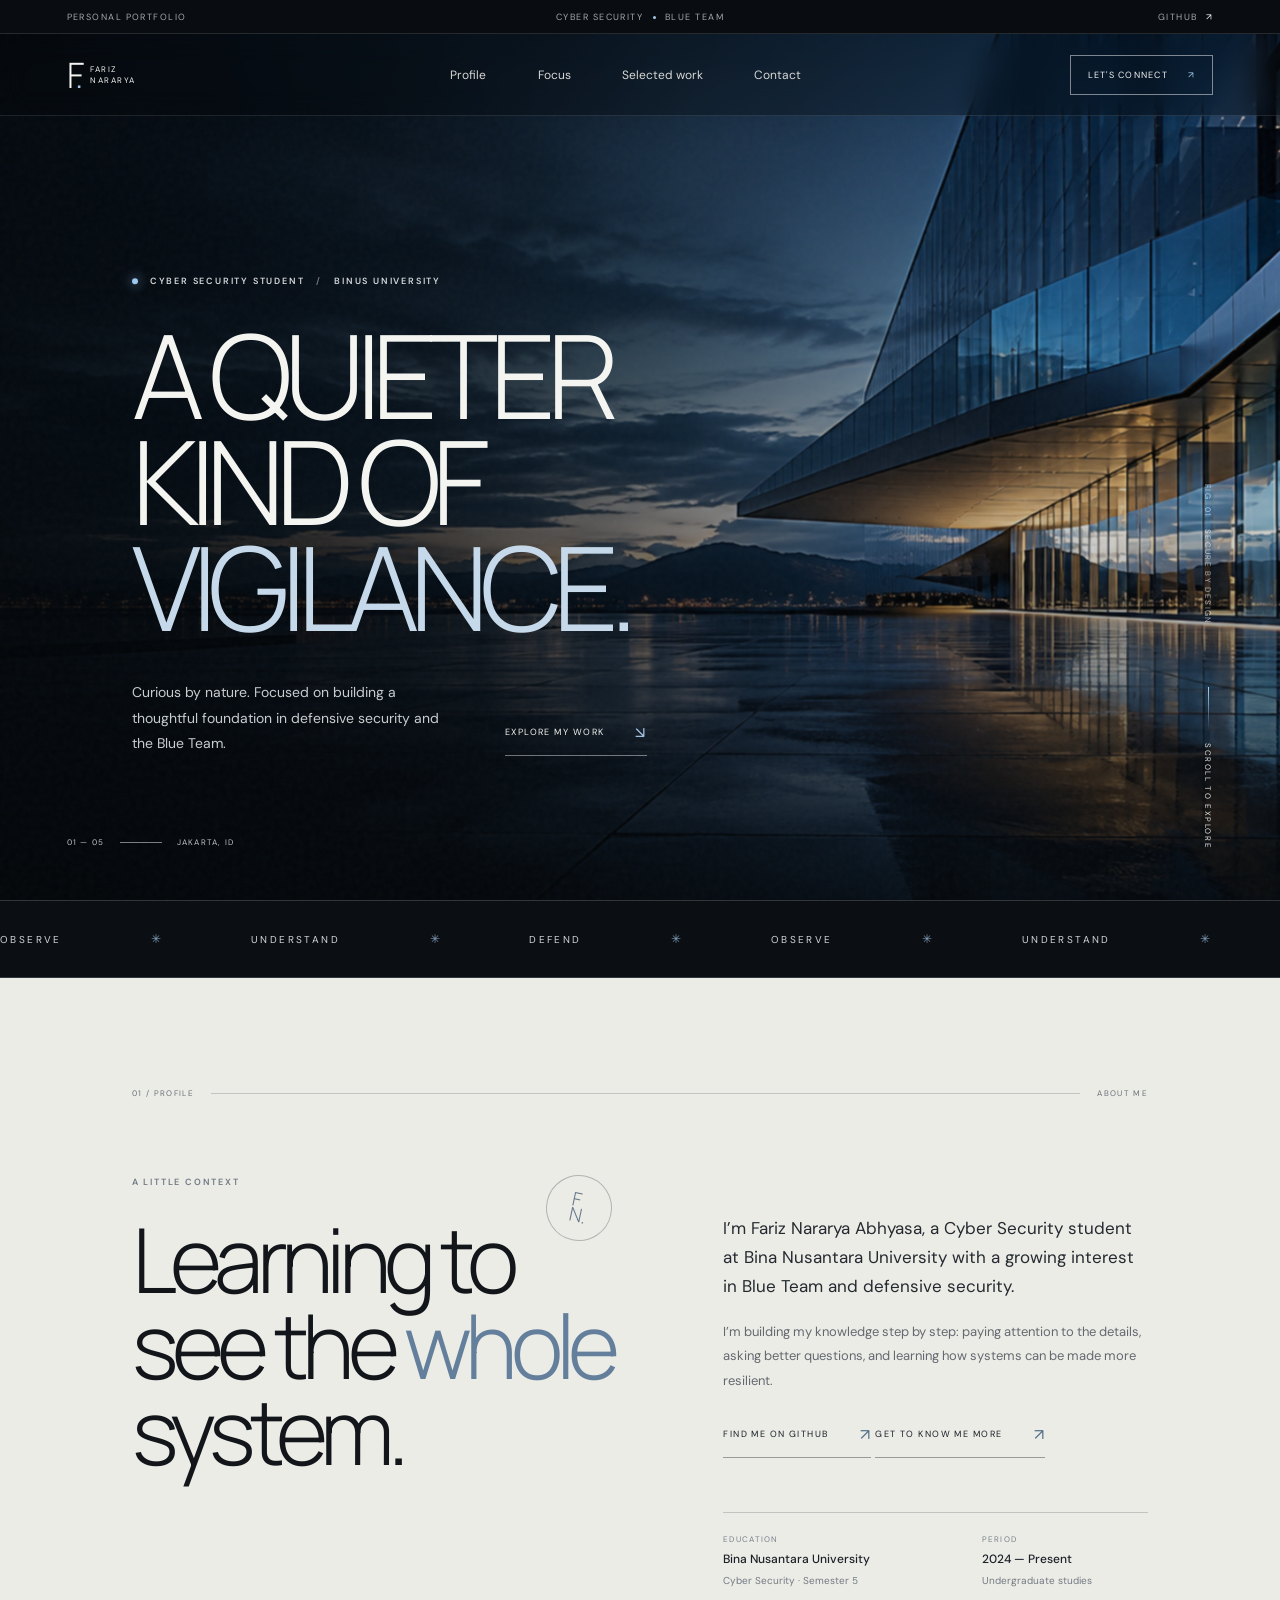
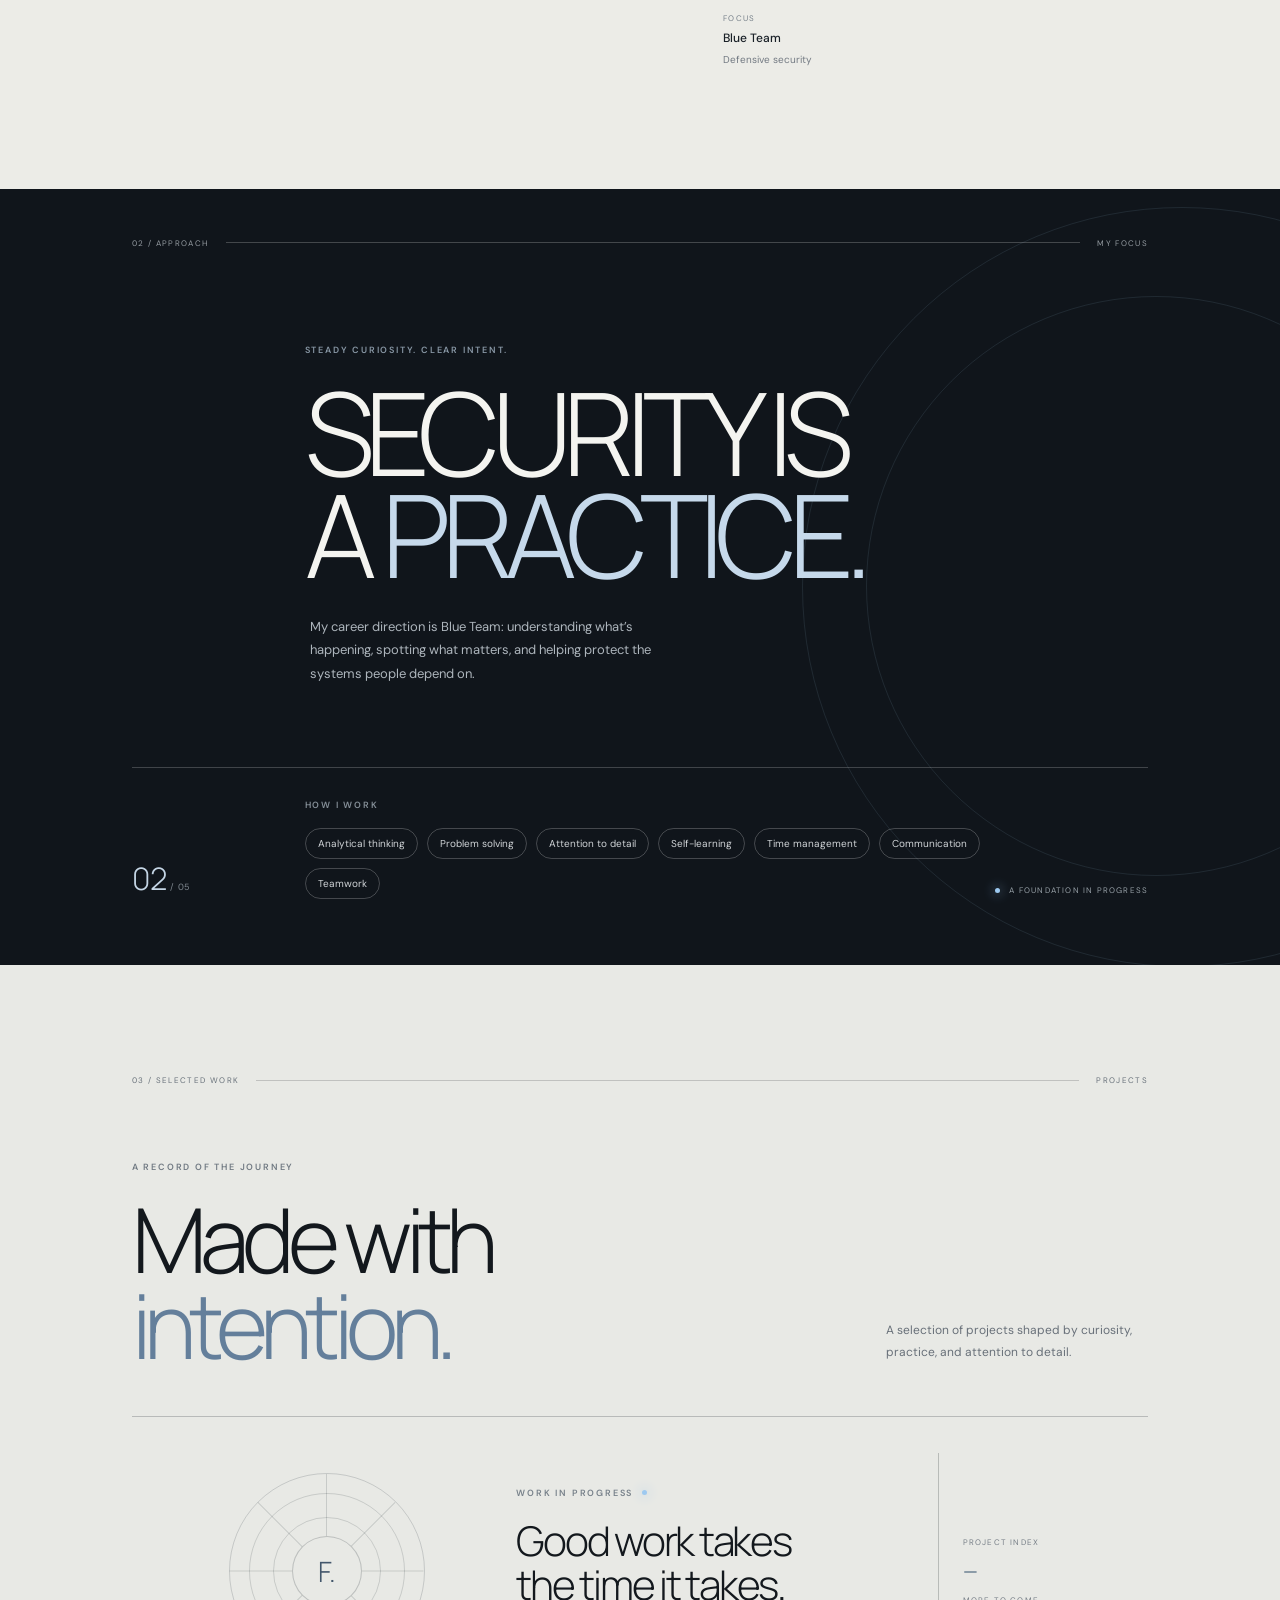
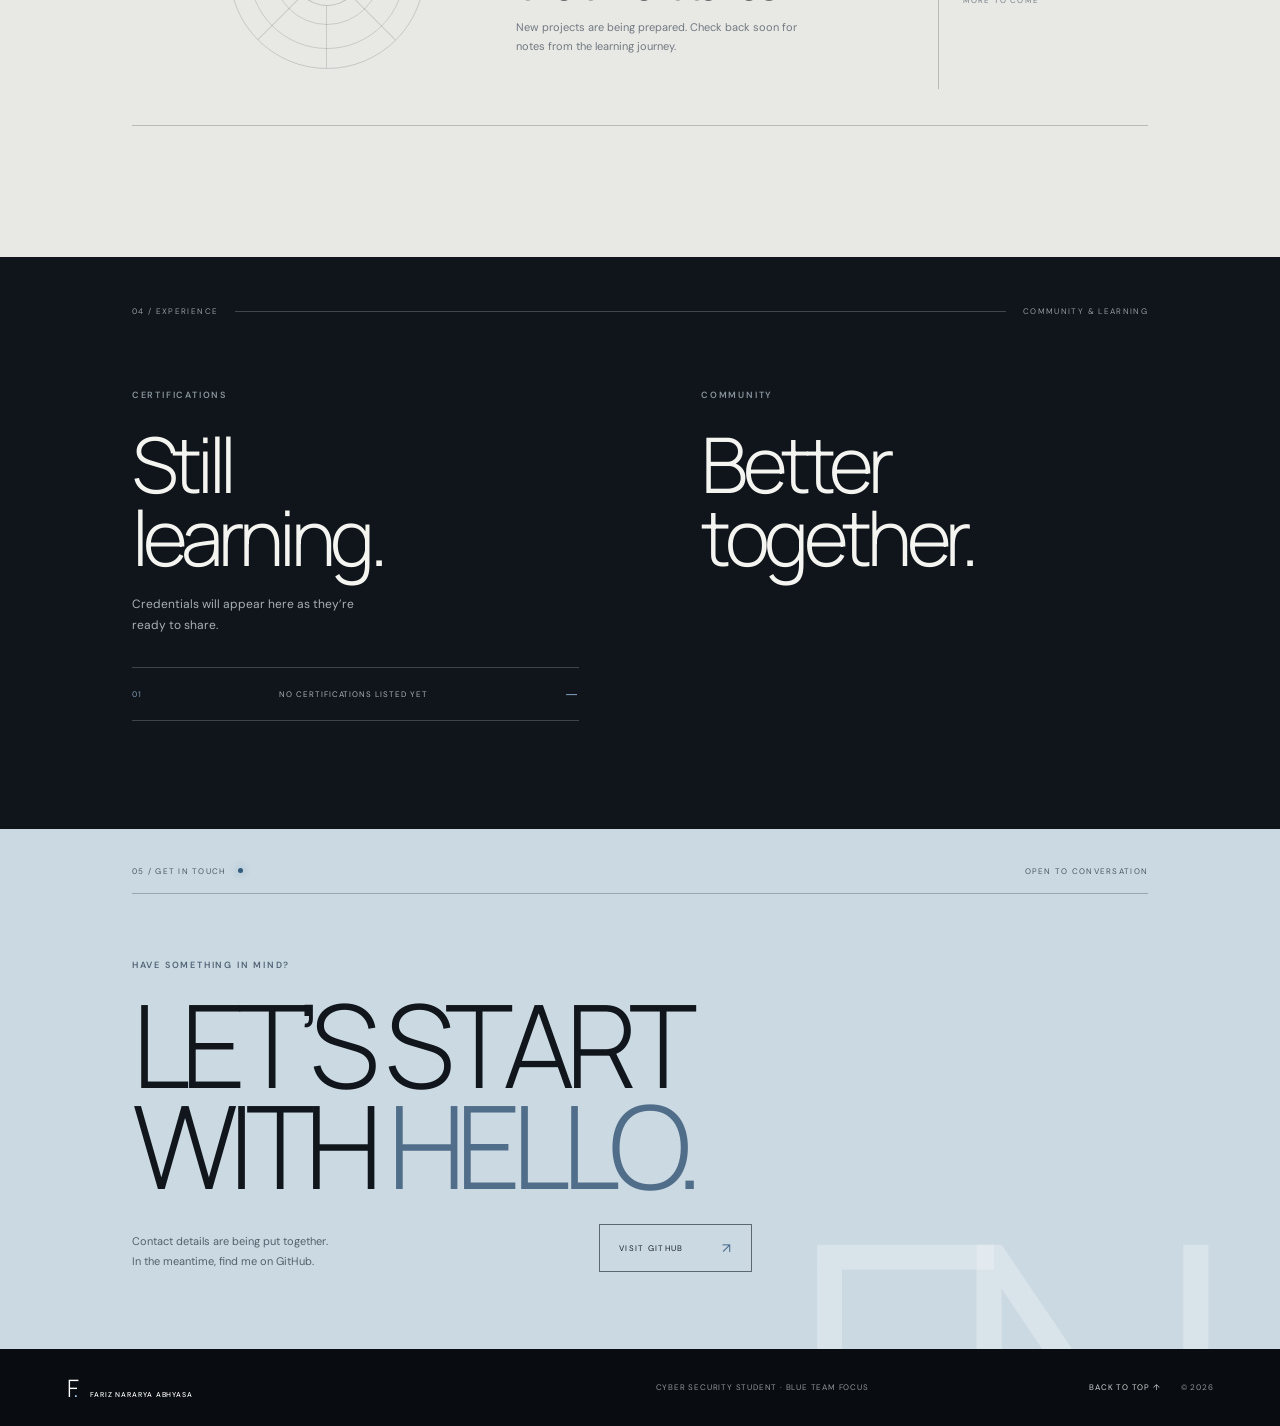
==== commit e4ad1f0f: "Clarify thumbnails and add profile page" ====
--- a/index.html
+++ b/index.html
@@ -51,7 +51,7 @@
         <div class="section-label"><span>01 / PROFILE</span><span class="label-line"></span><span>ABOUT ME</span></div>
         <div class="about-grid">
           <div class="about-title-wrap"><p class="eyebrow">A LITTLE CONTEXT</p><h2>Learning to<br />see the <em>whole</em><br />system.</h2><span class="outline-stamp">F<br />N.</span></div>
-          <div class="about-copy"><p class="lead">I’m Fariz Nararya Abhyasa, a Cyber Security student at Bina Nusantara University with a growing interest in Blue Team and defensive security.</p><p>I’m building my knowledge step by step: paying attention to the details, asking better questions, and learning how systems can be made more resilient.</p><a class="text-link dark-link" href="https://github.com/farizN0407" target="_blank" rel="noreferrer">FIND ME ON GITHUB <span aria-hidden="true">↗</span></a>
+          <div class="about-copy"><p class="lead">I’m Fariz Nararya Abhyasa, a Cyber Security student at Bina Nusantara University with a growing interest in Blue Team and defensive security.</p><p>I’m building my knowledge step by step: paying attention to the details, asking better questions, and learning how systems can be made more resilient.</p><a class="text-link dark-link" href="https://github.com/farizN0407" target="_blank" rel="noreferrer">FIND ME ON GITHUB <span aria-hidden="true">↗</span></a> <a class="text-link dark-link" href="/about">GET TO KNOW ME MORE <span aria-hidden="true">↗</span></a>
             <div class="profile-facts"><div><span>EDUCATION</span><strong>Bina Nusantara University</strong><small>Cyber Security · Semester 5</small></div><div><span>PERIOD</span><strong>2024 — Present</strong><small>Undergraduate studies</small></div><div><span>FOCUS</span><strong>Blue Team</strong><small>Defensive security</small></div></div>
           </div>
         </div>
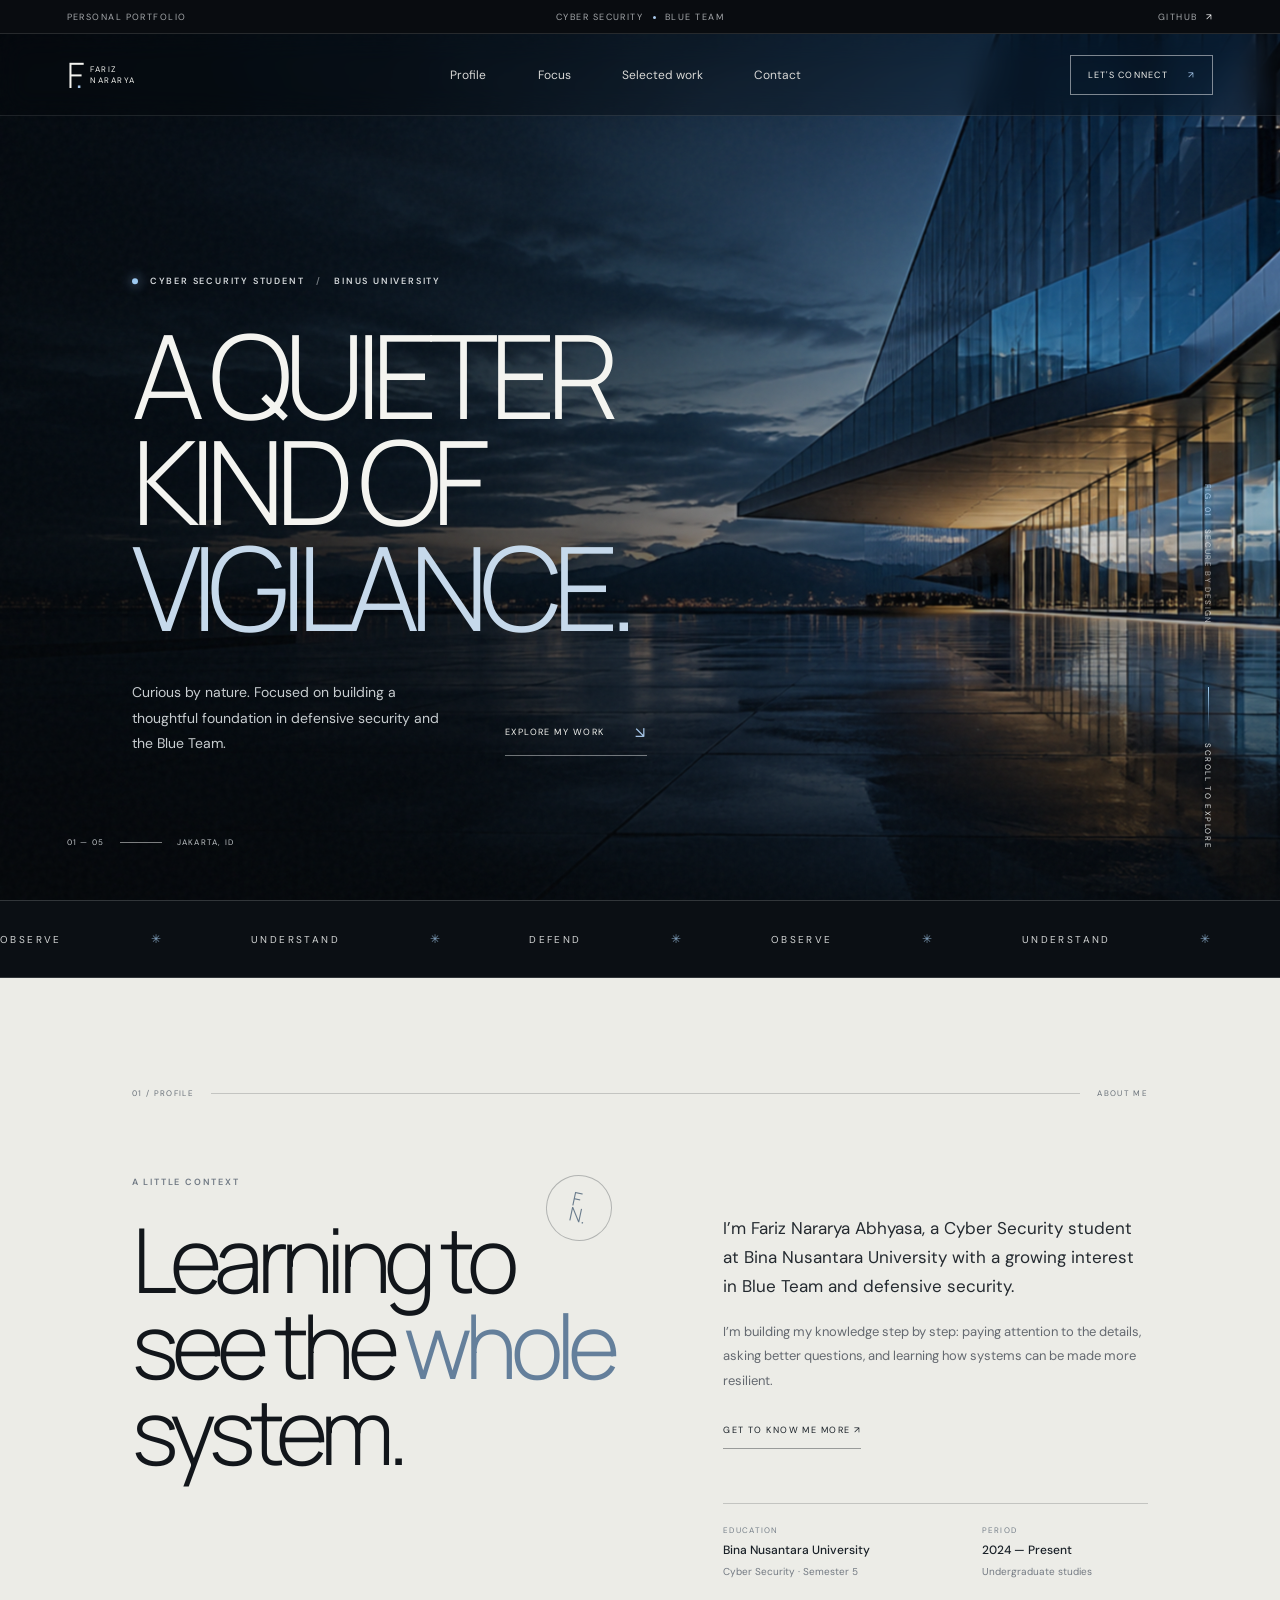
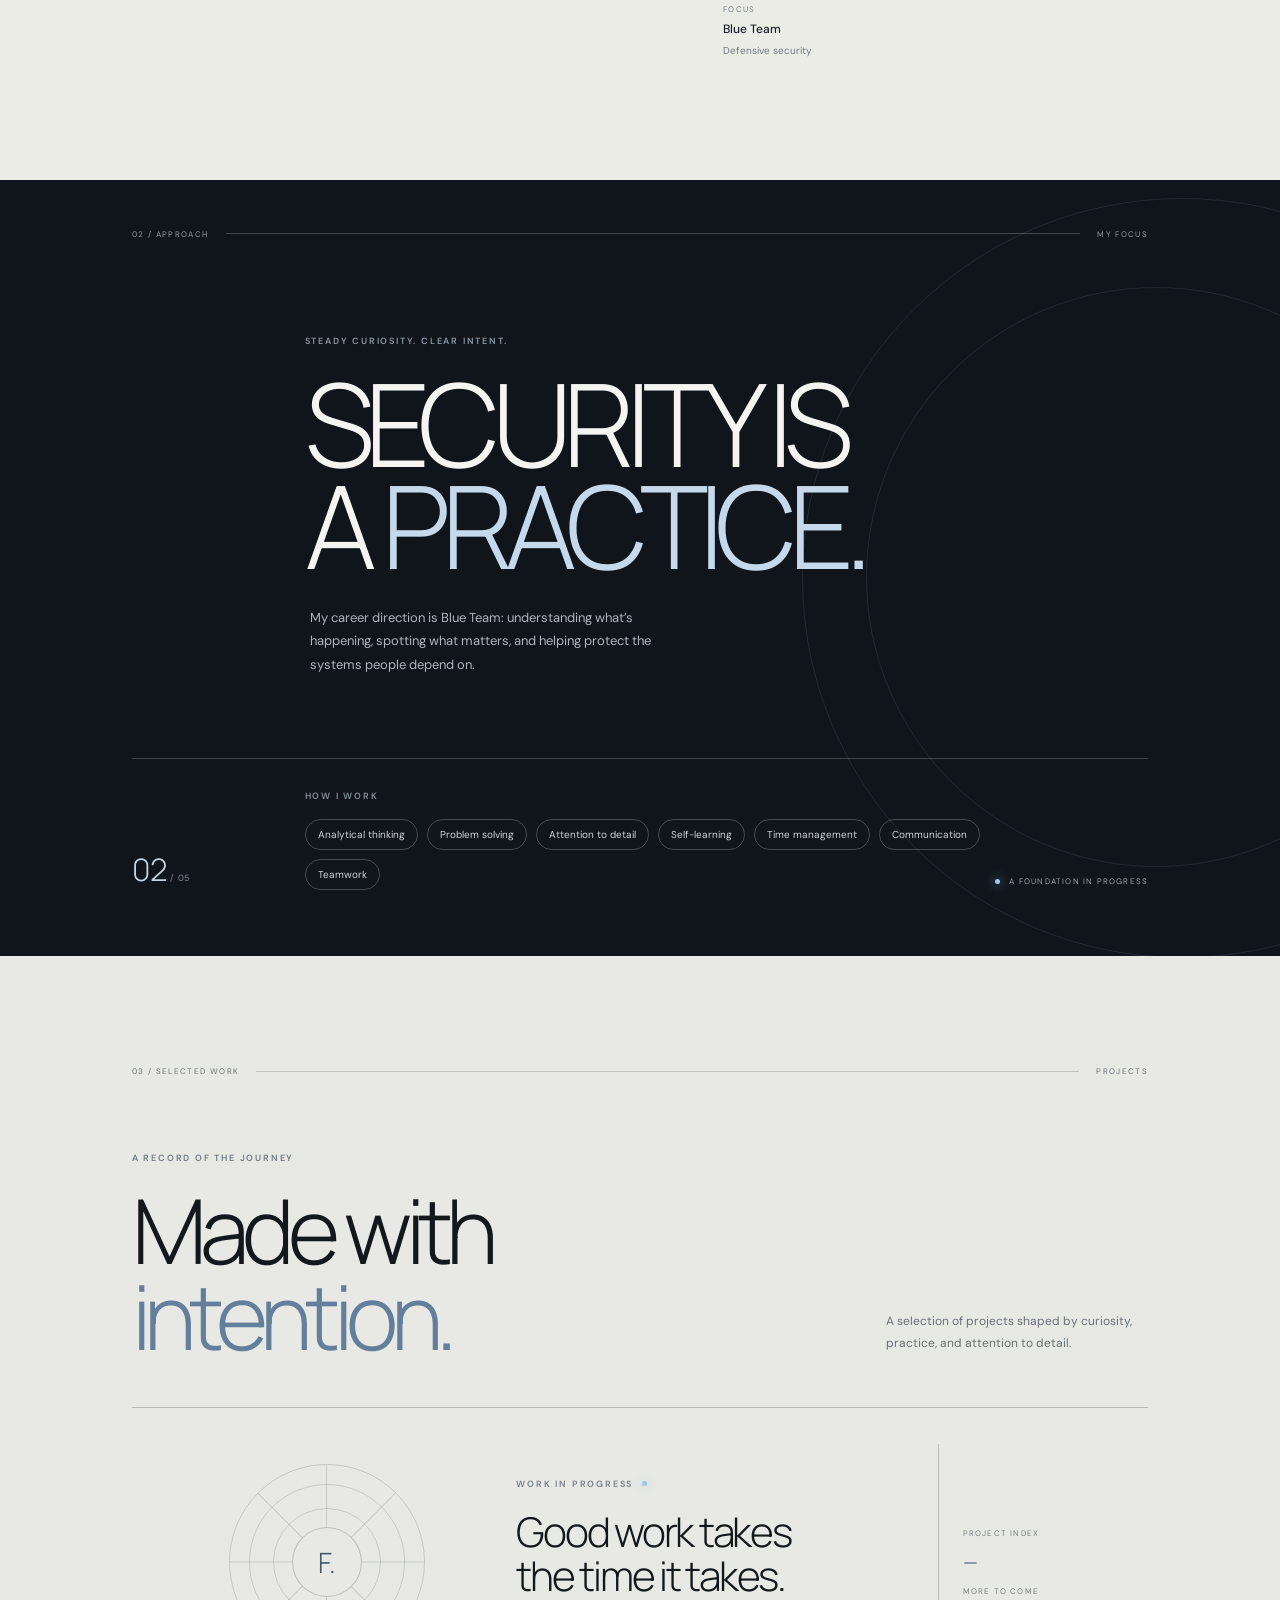
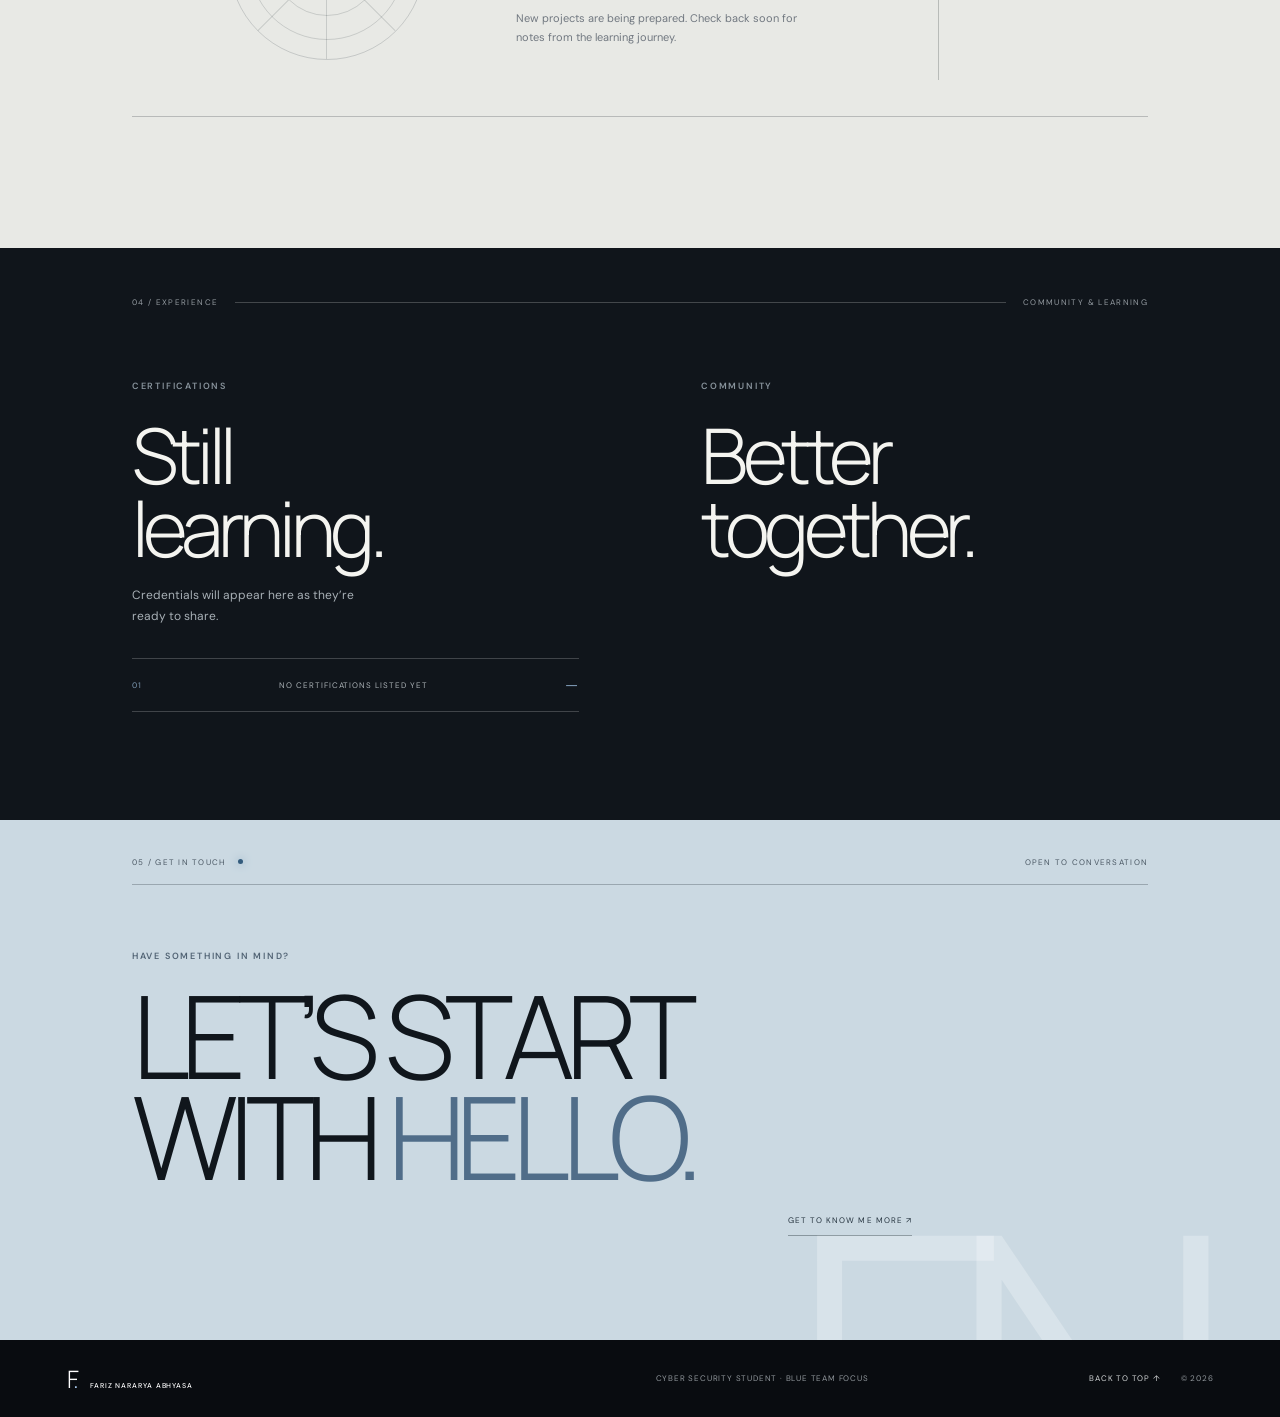
==== commit e90aa447: "Fix public project attachment delivery and contact CMS" ====
--- a/index.html
+++ b/index.html
@@ -11,6 +11,7 @@
     <link href="https://fonts.googleapis.com/css2?family=DM+Sans:wght@400;500;600;700&family=Manrope:wght@300;400;500;600;700&display=swap" rel="stylesheet" />
     <link rel="stylesheet" href="styles.css" />
     <link rel="stylesheet" href="extra.css" />
+    <link rel="stylesheet" href="contact-profile.css" />
     <script src="script.js" defer></script>
   </head>
   <body>
@@ -51,7 +52,7 @@
         <div class="section-label"><span>01 / PROFILE</span><span class="label-line"></span><span>ABOUT ME</span></div>
         <div class="about-grid">
           <div class="about-title-wrap"><p class="eyebrow">A LITTLE CONTEXT</p><h2>Learning to<br />see the <em>whole</em><br />system.</h2><span class="outline-stamp">F<br />N.</span></div>
-          <div class="about-copy"><p class="lead">I’m Fariz Nararya Abhyasa, a Cyber Security student at Bina Nusantara University with a growing interest in Blue Team and defensive security.</p><p>I’m building my knowledge step by step: paying attention to the details, asking better questions, and learning how systems can be made more resilient.</p><a class="text-link dark-link" href="https://github.com/farizN0407" target="_blank" rel="noreferrer">FIND ME ON GITHUB <span aria-hidden="true">↗</span></a> <a class="text-link dark-link" href="/about">GET TO KNOW ME MORE <span aria-hidden="true">↗</span></a>
+          <div class="about-copy"><p class="lead">I’m Fariz Nararya Abhyasa, a Cyber Security student at Bina Nusantara University with a growing interest in Blue Team and defensive security.</p><p>I’m building my knowledge step by step: paying attention to the details, asking better questions, and learning how systems can be made more resilient.</p><a class="text-link dark-link hidden" id="about-github-cta" target="_blank" rel="noreferrer">FIND ME ON GITHUB <span aria-hidden="true">↗</span></a> <a class="text-link dark-link" href="/about">GET TO KNOW ME MORE ↗</a>
             <div class="profile-facts"><div><span>EDUCATION</span><strong>Bina Nusantara University</strong><small>Cyber Security · Semester 5</small></div><div><span>PERIOD</span><strong>2024 — Present</strong><small>Undergraduate studies</small></div><div><span>FOCUS</span><strong>Blue Team</strong><small>Defensive security</small></div></div>
           </div>
         </div>
@@ -79,7 +80,7 @@
       <section class="contact-section" id="contact">
         <div class="contact-topline"><span>05 / GET IN TOUCH</span><span class="status-dot"></span><span>OPEN TO CONVERSATION</span></div>
         <p class="eyebrow">HAVE SOMETHING IN MIND?</p><h2>Let’s start<br />with <em>hello.</em></h2>
-        <div class="contact-bottom"><p>Contact details are being put together.<br />In the meantime, find me on GitHub.</p><a class="contact-button" href="https://github.com/farizN0407" target="_blank" rel="noreferrer">VISIT GITHUB <span aria-hidden="true">↗</span></a></div>
+        <div class="contact-bottom"><div class="contact-links" id="contact-links" aria-live="polite"></div><div class="contact-actions"><a class="contact-profile-link" href="/about">GET TO KNOW ME MORE ↗</a><a class="contact-button hidden" id="contact-github-cta" target="_blank" rel="noreferrer">VISIT GITHUB <span aria-hidden="true">↗</span></a></div></div>
         <div class="contact-watermark">FN.</div>
       </section>
     </main>
--- a/contact-profile.css
+++ b/contact-profile.css
@@ -0,0 +1 @@
+.contact-bottom{max-width:780px;align-items:flex-start;gap:30px;flex-wrap:wrap}.contact-links{display:grid;grid-template-columns:repeat(2,minmax(0,1fr));gap:0 30px;flex:1 1 440px;min-width:0}.contact-item{display:grid;grid-template-columns:90px minmax(0,1fr) 18px;align-items:center;gap:9px;padding:15px 0;border-top:1px solid rgba(13,23,32,.2);min-width:0}.contact-item-label{font-size:8px;letter-spacing:.15em;color:#77838c}.contact-item strong{font-size:11px;font-weight:500;color:#26323c;overflow-wrap:anywhere}.contact-item-arrow{font-size:15px;color:#526d88}.contact-actions{display:flex;align-items:flex-end;flex-direction:column;gap:18px;min-width:180px}.contact-profile-link{font-size:8px;letter-spacing:.13em;color:#273540;border-bottom:1px solid rgba(13,23,32,.35);padding-bottom:10px;white-space:nowrap}.contact-profile-link:hover{color:#526d88}.contact-actions .contact-button{white-space:nowrap}.about-copy>#about-github-cta{margin-right:18px}@media(max-width:700px){.contact-bottom{display:flex;flex-direction:column;align-items:stretch;gap:22px}.contact-links{grid-template-columns:1fr;flex:auto;width:100%}.contact-item{grid-template-columns:82px minmax(0,1fr) 18px;padding:13px 0}.contact-actions{align-items:flex-start;min-width:0}.contact-actions .contact-button{width:100%;justify-content:space-between}.about-copy>#about-github-cta{margin-right:10px}.about-copy .text-link{gap:12px;font-size:8px}}
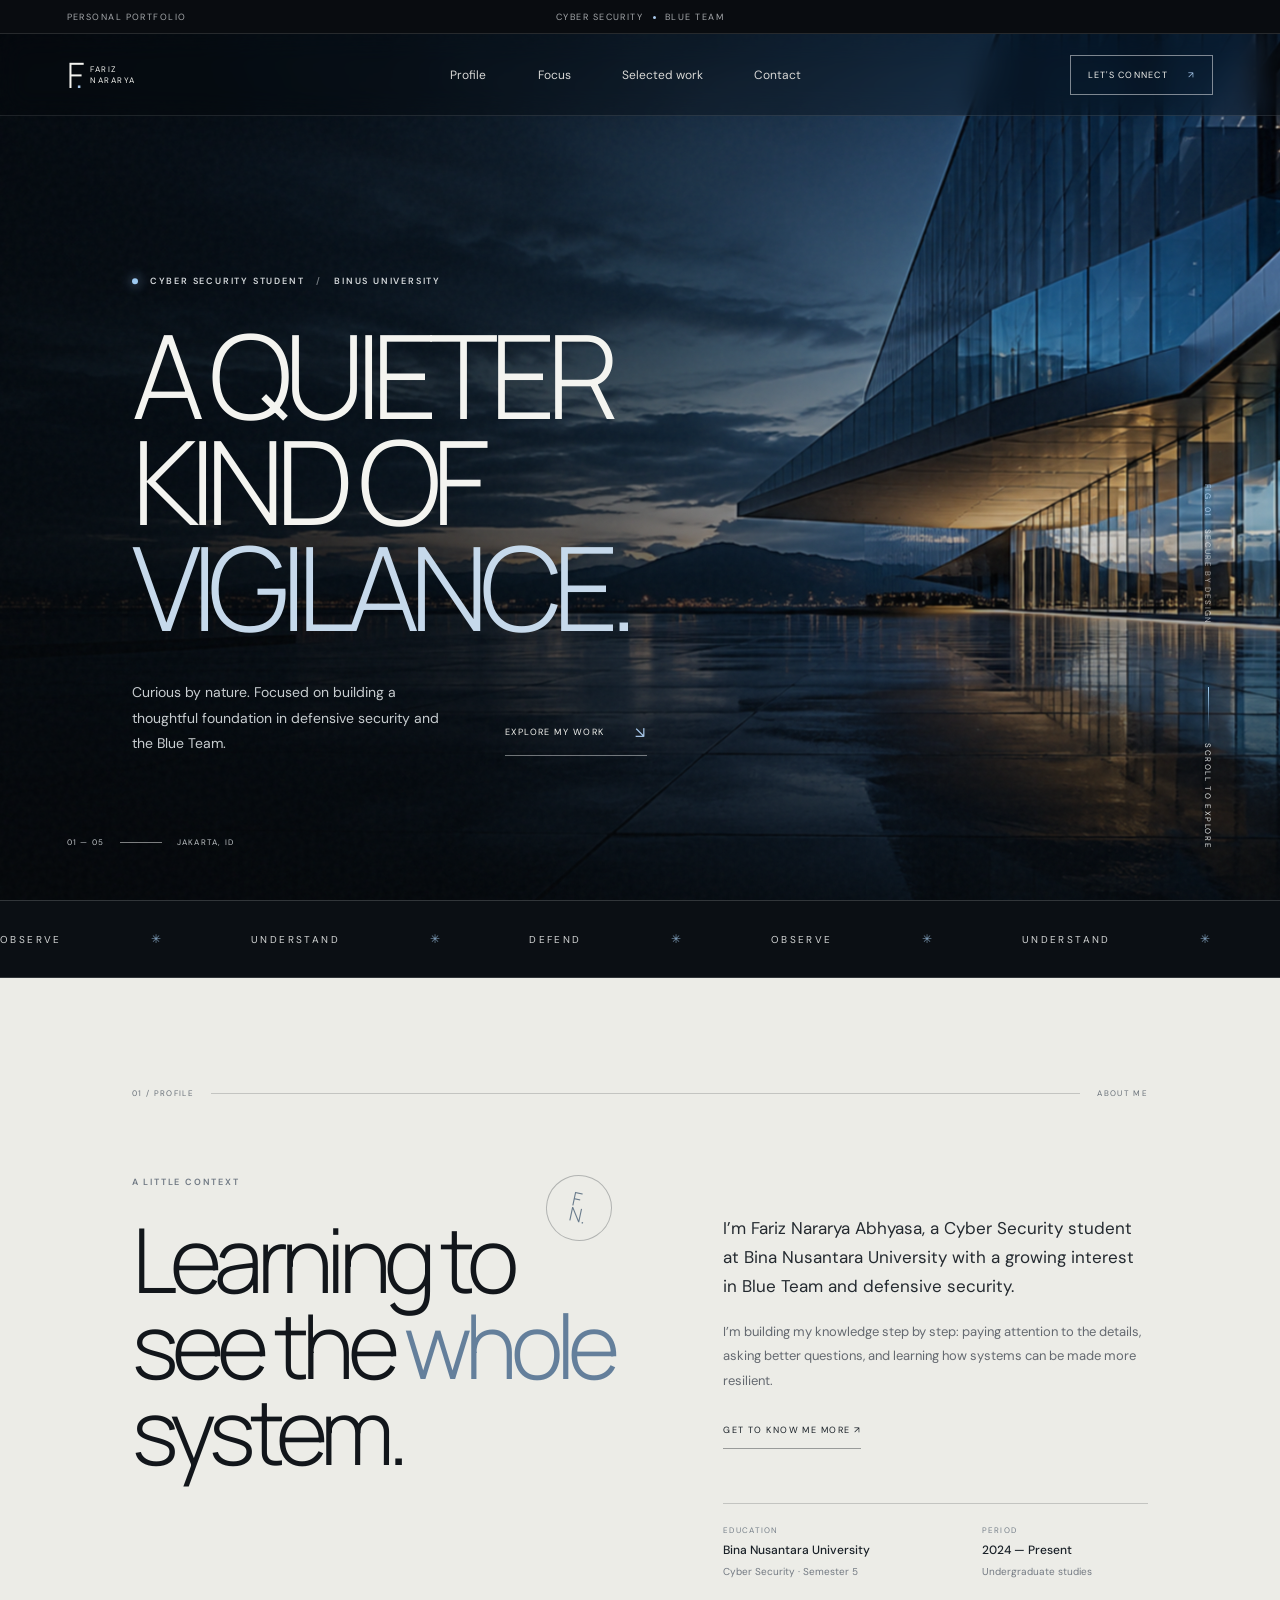
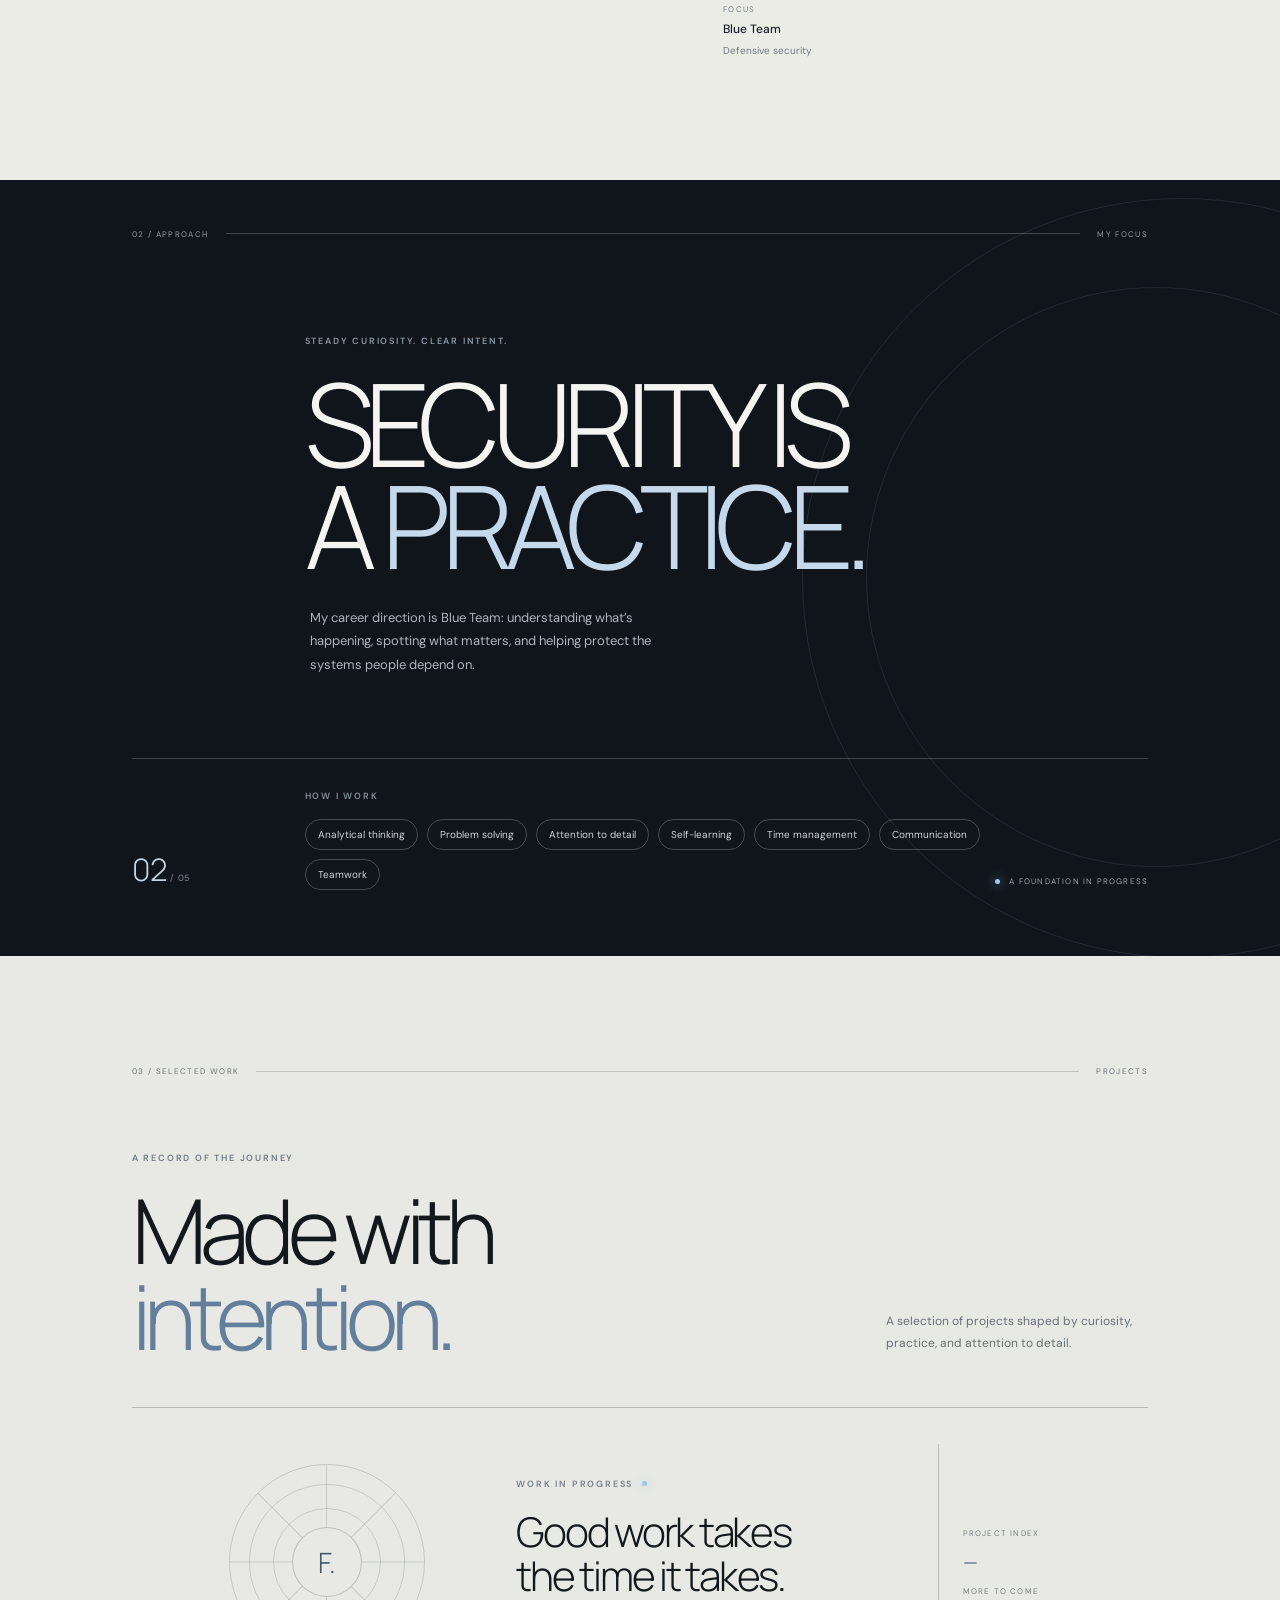
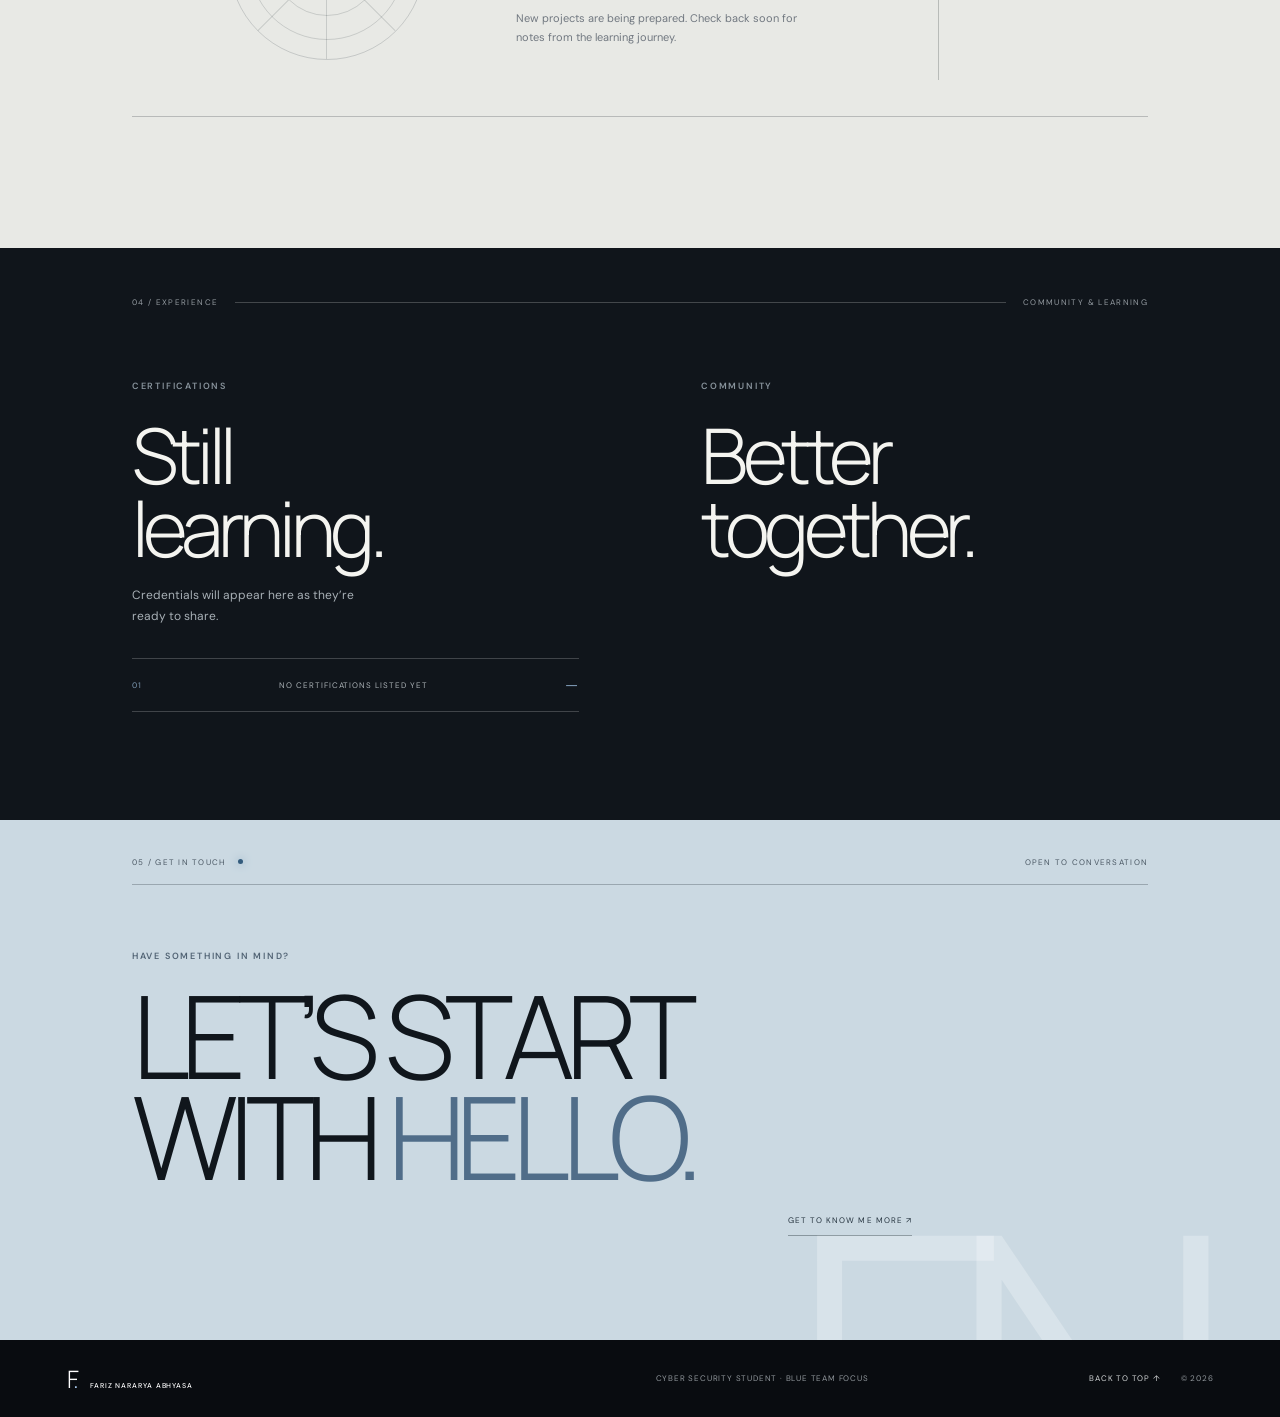
==== commit 14ed2abb: "Fix dynamic public profile links" ====
--- a/index.html
+++ b/index.html
@@ -12,13 +12,13 @@
     <link rel="stylesheet" href="styles.css" />
     <link rel="stylesheet" href="extra.css" />
     <link rel="stylesheet" href="contact-profile.css" />
-    <script src="script.js" defer></script>
+    <script src="/script.js?v=profile-contact-links-2" defer></script>
   </head>
   <body>
     <div class="announcement-bar">
       <span>PERSONAL PORTFOLIO</span>
       <span class="announcement-center">CYBER SECURITY <i></i> BLUE TEAM</span>
-      <a href="https://github.com/farizN0407" target="_blank" rel="noreferrer">GITHUB <span aria-hidden="true">↗</span></a>
+      <a class="hidden" id="top-github-link" target="_blank" rel="noopener noreferrer">GITHUB <span aria-hidden="true">↗</span></a>
     </div>
     <header class="site-header" id="top">
       <a class="wordmark" href="#top" aria-label="Fariz Nararya Abhyasa home"><span class="brand-mark">F<span>.</span></span><span class="brand-name">FARIZ<br />NARARYA</span></a>
